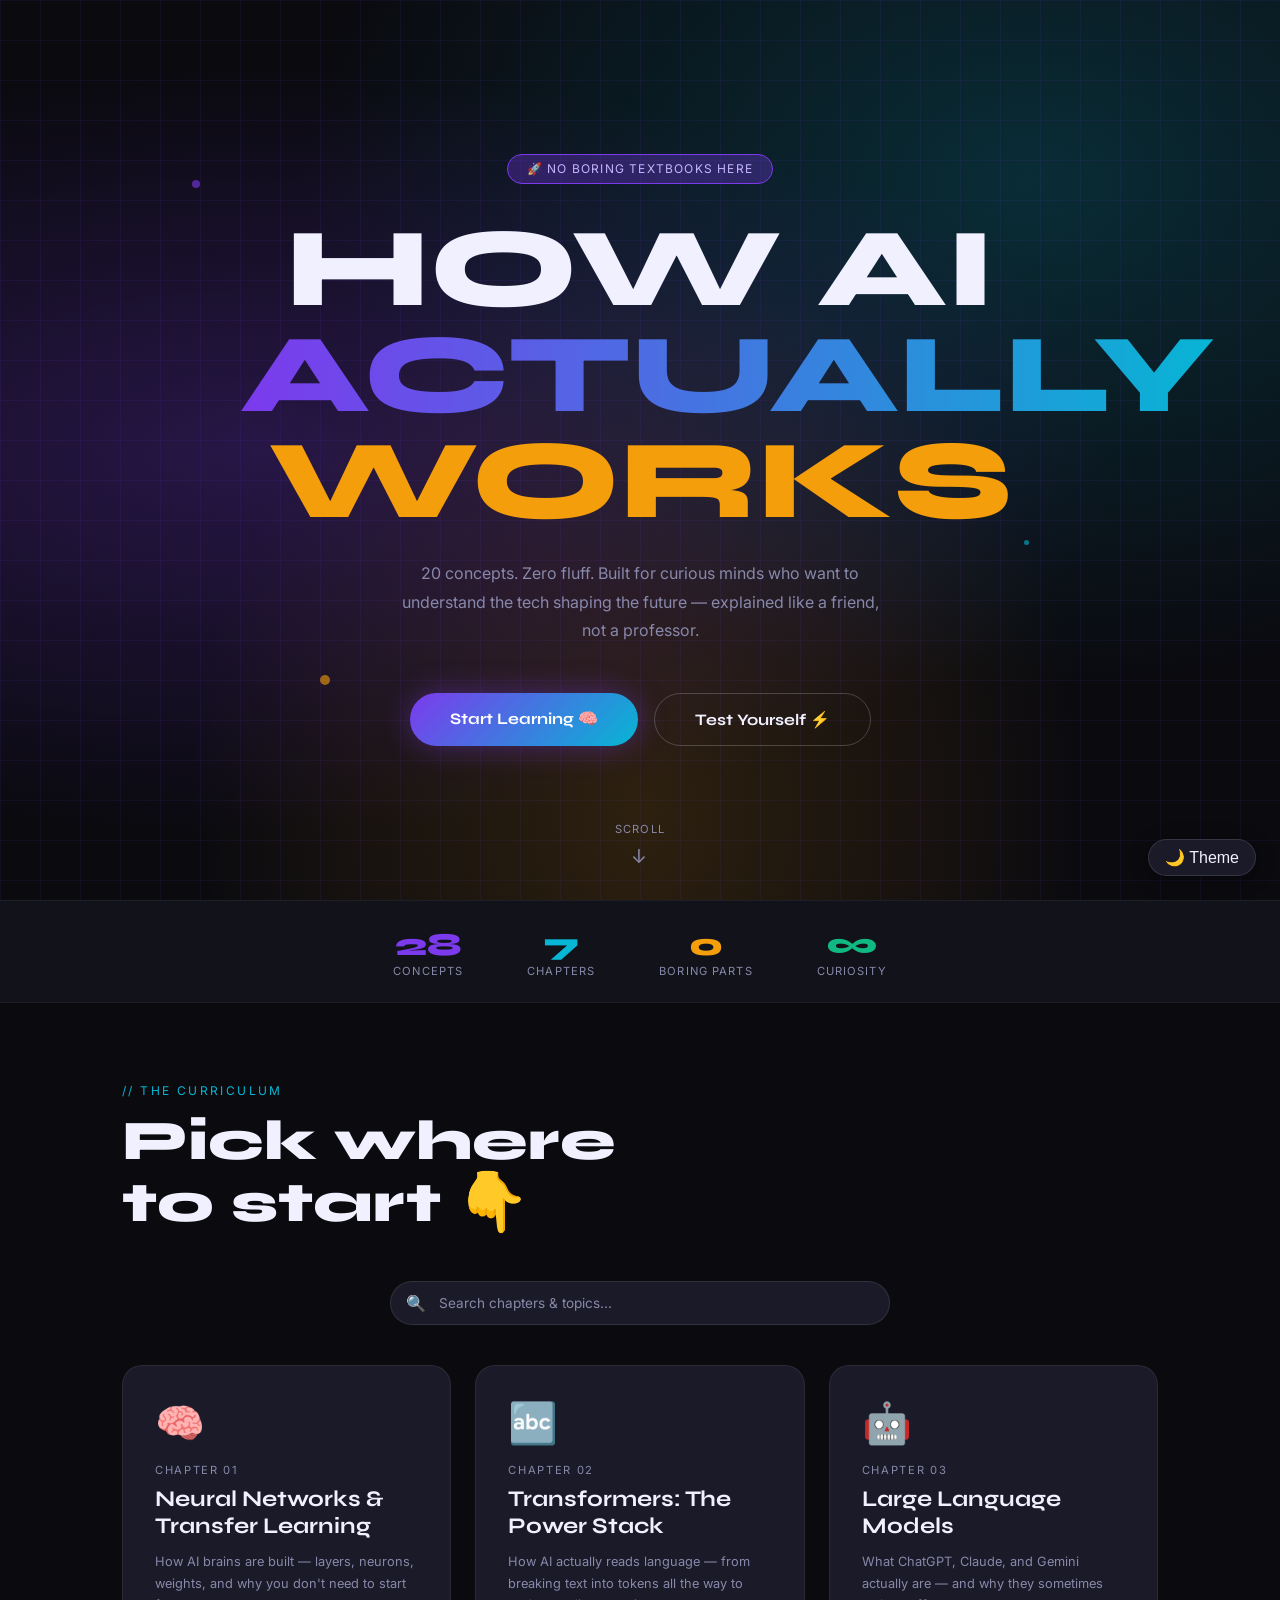
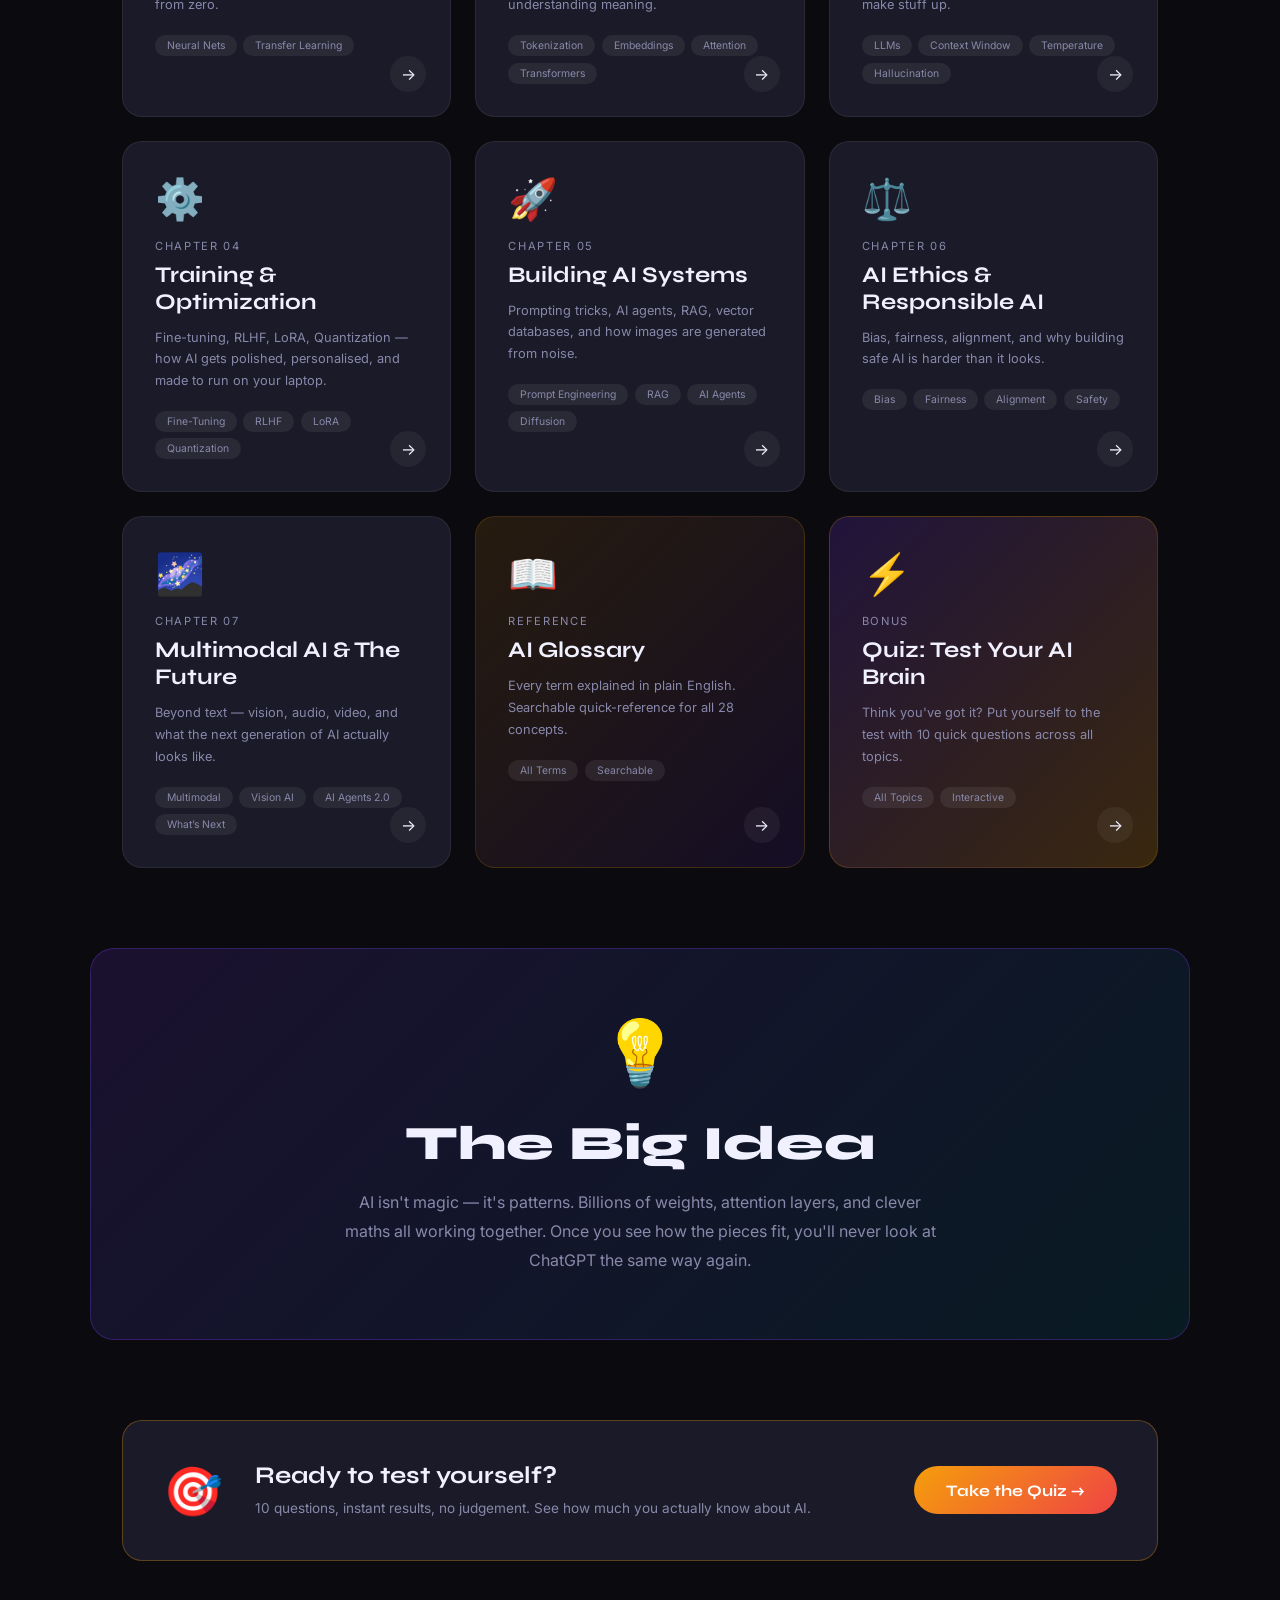
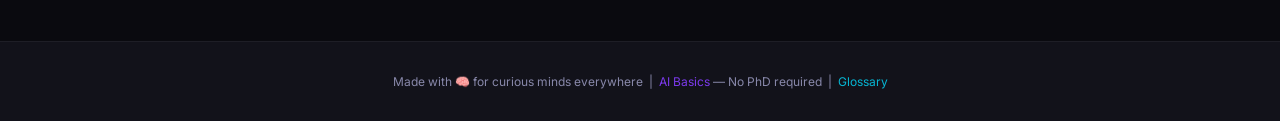
==== index.html @ ba32c365 "Initial commit: AI Basics site — 7 chapters, quiz, glossary, CI/CD" ====
<!DOCTYPE html>
<html lang="en">
<head>
  <meta charset="UTF-8">
  <meta name="viewport" content="width=device-width, initial-scale=1.0">
  <title>AI Basics 🧠 Learn How AI Actually Works</title>
  <meta name="description" content="20 AI concepts explained simply. No PhD required — understand neural networks, LLMs, transformers, and more.">
  <meta property="og:title" content="AI Basics — Learn How AI Actually Works">
  <meta property="og:description" content="20 AI concepts. Zero fluff. Built for curious minds who want to understand the tech shaping the future.">
  <meta property="og:type" content="website">
  <meta property="og:image" content="https://YOUR-CLOUDFRONT-DOMAIN/og-cover.png">
  <meta name="twitter:card" content="summary_large_image">
  <meta name="twitter:title" content="AI Basics — Learn How AI Actually Works">
  <meta name="twitter:description" content="20 AI concepts. Zero fluff. Built for curious minds.">
  <link rel="preconnect" href="https://fonts.googleapis.com">
  <link rel="preconnect" href="https://fonts.gstatic.com" crossorigin>
  <link href="https://fonts.googleapis.com/css2?family=Syne:wght@400;700;800&family=Inter:wght@400;500;600;700&family=Space+Mono:wght@400;700&display=swap" rel="stylesheet">
  <style>
    :root {
      --bg: #0a0a0f;
      --surface: #12121a;
      --card: #1a1a28;
      --accent1: #7c3aed;
      --accent2: #06b6d4;
      --accent3: #f59e0b;
      --accent4: #10b981;
      --accent5: #f43f5e;
      --text: #f0f0ff;
      --muted: #8888aa;
    }
    /* LIGHT MODE */
    body.light { --bg:#f5f5ff; --surface:#ebebf5; --card:#ffffff; --text:#0a0a20; --muted:#55557a; }
    body.light .chapter-card { box-shadow:0 4px 20px rgba(0,0,0,0.06); }
    body.light .stats-bar { background:var(--surface); }
    body.light .quiz-box { background:var(--card); }
    body.light .highlight-section { background:linear-gradient(135deg,rgba(124,58,237,0.08),rgba(6,182,212,0.06)); }
    body.light footer { background:var(--surface); }
    /* THEME TOGGLE (floating) */
    .theme-toggle-fab { position:fixed; bottom:1.5rem; right:1.5rem; z-index:999; background:var(--card); border:1px solid rgba(255,255,255,0.12); border-radius:100px; padding:0.5rem 1rem; cursor:pointer; font-size:1rem; color:var(--text); box-shadow:0 4px 20px rgba(0,0,0,0.3); transition:all 0.2s; }
    .theme-toggle-fab:hover { transform:scale(1.08); box-shadow:0 6px 30px rgba(0,0,0,0.4); }
    body.light .theme-toggle-fab { border-color:rgba(0,0,0,0.1); box-shadow:0 4px 20px rgba(0,0,0,0.1); }
    /* SEARCH */
    .search-wrap { max-width:500px; margin:0 auto 2.5rem; position:relative; }
    .search-input { width:100%; background:var(--card); border:1px solid rgba(255,255,255,0.1); border-radius:100px; padding:0.8rem 1.5rem 0.8rem 3rem; font-size:0.85rem; color:var(--text); font-family:'Inter',sans-serif; outline:none; transition:border-color 0.2s; }
    .search-input::placeholder { color:var(--muted); }
    .search-input:focus { border-color:var(--accent1); }
    .search-icon { position:absolute; left:1rem; top:50%; transform:translateY(-50%); color:var(--muted); font-size:1rem; pointer-events:none; }
    body.light .search-input { background:rgba(0,0,0,0.05); border-color:rgba(0,0,0,0.1); }
    /* COMPLETION BADGE */
    .card-done { position:absolute; top:1rem; right:1rem; background:rgba(16,185,129,0.2); border:1px solid rgba(16,185,129,0.5); color:#6ee7b7; font-size:0.62rem; padding:0.2rem 0.6rem; border-radius:100px; letter-spacing:0.05em; }
    /* HIDDEN (search filter) */
    .chapter-card[hidden] { display:none; }
    * { margin: 0; padding: 0; box-sizing: border-box; }
    body {
      background: var(--bg);
      color: var(--text);
      font-family: 'Inter', sans-serif;
      overflow-x: hidden;
    }
    /* HERO */
    .hero {
      min-height: 100vh;
      display: flex;
      flex-direction: column;
      justify-content: center;
      align-items: center;
      text-align: center;
      padding: 2rem;
      position: relative;
      overflow: hidden;
    }
    .hero-bg {
      position: absolute;
      inset: 0;
      background: radial-gradient(ellipse at 20% 50%, rgba(124,58,237,0.25) 0%, transparent 60%),
                  radial-gradient(ellipse at 80% 20%, rgba(6,182,212,0.2) 0%, transparent 50%),
                  radial-gradient(ellipse at 50% 90%, rgba(245,158,11,0.15) 0%, transparent 50%);
      z-index: 0;
    }
    /* animated grid */
    .grid-bg {
      position: absolute;
      inset: 0;
      background-image: linear-gradient(rgba(124,58,237,0.08) 1px, transparent 1px),
                        linear-gradient(90deg, rgba(124,58,237,0.08) 1px, transparent 1px);
      background-size: 40px 40px;
      animation: gridScroll 20s linear infinite;
      z-index: 0;
    }
    @keyframes gridScroll {
      0% { transform: translateY(0); }
      100% { transform: translateY(40px); }
    }
    .hero-content { position: relative; z-index: 1; max-width: 800px; }
    .badge {
      display: inline-block;
      background: rgba(124,58,237,0.3);
      border: 1px solid var(--accent1);
      color: #c4b5fd;
      padding: 0.4rem 1.2rem;
      border-radius: 100px;
      font-size: 0.75rem;
      letter-spacing: 0.1em;
      margin-bottom: 2rem;
      animation: fadeDown 0.6s ease forwards;
    }
    .hero h1 {
      font-family: 'Syne', sans-serif;
      font-size: clamp(3rem, 10vw, 7rem);
      font-weight: 800;
      line-height: 0.95;
      margin-bottom: 1.5rem;
      animation: fadeUp 0.8s ease 0.2s both;
    }
    .h1-line1 { color: var(--text); }
    .h1-line2 {
      display: inline-block;
      background: linear-gradient(90deg, var(--accent1), var(--accent2));
      -webkit-background-clip: text;
      -webkit-text-fill-color: transparent;
      background-clip: text;
      padding-right: 0.1em;
    }
    .h1-line3 { color: var(--accent3); }
    .hero-sub {
      font-size: 1rem;
      color: var(--muted);
      max-width: 500px;
      margin: 0 auto 3rem;
      line-height: 1.8;
      animation: fadeUp 0.8s ease 0.4s both;
    }
    .hero-cta {
      display: flex;
      gap: 1rem;
      justify-content: center;
      flex-wrap: wrap;
      animation: fadeUp 0.8s ease 0.6s both;
    }
    .btn-primary {
      background: linear-gradient(135deg, var(--accent1), var(--accent2));
      color: white;
      padding: 1rem 2.5rem;
      border-radius: 100px;
      text-decoration: none;
      font-family: 'Syne', sans-serif;
      font-weight: 700;
      font-size: 1rem;
      transition: transform 0.2s, box-shadow 0.2s;
      box-shadow: 0 0 30px rgba(124,58,237,0.4);
    }
    .btn-primary:hover { transform: translateY(-3px) scale(1.03); box-shadow: 0 0 50px rgba(124,58,237,0.6); }
    .btn-secondary {
      background: transparent;
      color: var(--text);
      padding: 1rem 2.5rem;
      border-radius: 100px;
      text-decoration: none;
      font-family: 'Syne', sans-serif;
      font-weight: 700;
      font-size: 1rem;
      border: 1px solid rgba(255,255,255,0.2);
      transition: border-color 0.2s, background 0.2s;
    }
    .btn-secondary:hover { border-color: var(--accent2); background: rgba(6,182,212,0.1); }
    /* floating neurons animation */
    .float-neuron {
      position: absolute;
      border-radius: 50%;
      opacity: 0.6;
      animation: floatAround 8s ease-in-out infinite;
    }
    @keyframes floatAround {
      0%, 100% { transform: translate(0,0) scale(1); }
      33% { transform: translate(20px,-30px) scale(1.1); }
      66% { transform: translate(-15px,20px) scale(0.9); }
    }

    /* SCROLL indicator */
    .scroll-hint {
      position: absolute;
      bottom: 2rem;
      left: 50%;
      transform: translateX(-50%);
      display: flex;
      flex-direction: column;
      align-items: center;
      gap: 0.5rem;
      color: var(--muted);
      font-size: 0.7rem;
      letter-spacing: 0.1em;
      z-index: 1;
    }
    .scroll-arrow { animation: bounce 1.5s infinite; font-size: 1.2rem; }
    @keyframes bounce { 0%,100% { transform: translateY(0); } 50% { transform: translateY(6px); } }

    /* STATS BAR */
    .stats-bar {
      background: var(--surface);
      border-top: 1px solid rgba(255,255,255,0.05);
      border-bottom: 1px solid rgba(255,255,255,0.05);
      padding: 1.5rem 2rem;
      display: flex;
      justify-content: center;
      gap: 4rem;
      flex-wrap: wrap;
    }
    .stat { text-align: center; }
    .stat-num { font-family: 'Syne', sans-serif; font-size: 2rem; font-weight: 800; }
    .stat-label { color: var(--muted); font-size: 0.7rem; letter-spacing: 0.1em; }

    /* CHAPTERS GRID */
    .chapters {
      max-width: 1100px;
      margin: 0 auto;
      padding: 5rem 2rem;
    }
    .section-label {
      color: var(--accent2);
      font-size: 0.75rem;
      letter-spacing: 0.2em;
      margin-bottom: 0.75rem;
    }
    .section-title {
      font-family: 'Syne', sans-serif;
      font-size: clamp(2rem, 5vw, 3.5rem);
      font-weight: 800;
      margin-bottom: 3rem;
      line-height: 1.1;
    }
    .chapters-grid {
      display: grid;
      grid-template-columns: repeat(auto-fill, minmax(300px, 1fr));
      gap: 1.5rem;
    }
    .chapter-card {
      background: var(--card);
      border: 1px solid rgba(255,255,255,0.07);
      border-radius: 20px;
      padding: 2rem;
      text-decoration: none;
      color: var(--text);
      transition: transform 0.25s, border-color 0.25s, box-shadow 0.25s;
      position: relative;
      overflow: hidden;
    }
    .chapter-card::before {
      content: '';
      position: absolute;
      top: 0; left: 0; right: 0;
      height: 3px;
      background: var(--card-accent);
      opacity: 0;
      transition: opacity 0.25s;
    }
    .chapter-card:hover { transform: translateY(-6px); border-color: rgba(255,255,255,0.15); box-shadow: 0 20px 50px rgba(0,0,0,0.5); }
    .chapter-card:hover::before { opacity: 1; }
    .card-icon { font-size: 2.5rem; margin-bottom: 1rem; display: block; }
    .card-num { font-size: 0.7rem; color: var(--muted); letter-spacing: 0.15em; margin-bottom: 0.5rem; }
    .card-title { font-family: 'Syne', sans-serif; font-size: 1.4rem; font-weight: 700; margin-bottom: 0.75rem; }
    .card-desc { font-size: 0.8rem; color: var(--muted); line-height: 1.7; }
    .card-topics {
      display: flex;
      flex-wrap: wrap;
      gap: 0.4rem;
      margin-top: 1.2rem;
    }
    .topic-pill {
      background: rgba(255,255,255,0.07);
      padding: 0.25rem 0.75rem;
      border-radius: 100px;
      font-size: 0.65rem;
      color: var(--muted);
    }
    .card-arrow {
      position: absolute;
      bottom: 1.5rem;
      right: 1.5rem;
      width: 36px; height: 36px;
      border-radius: 50%;
      background: rgba(255,255,255,0.05);
      display: flex; align-items: center; justify-content: center;
      font-size: 1rem;
      transition: background 0.2s, transform 0.2s;
    }
    .chapter-card:hover .card-arrow { background: var(--card-accent); transform: translateX(3px); }

    /* BIG CONCEPT HIGHLIGHT */
    .highlight-section {
      background: linear-gradient(135deg, rgba(124,58,237,0.15), rgba(6,182,212,0.1));
      border: 1px solid rgba(124,58,237,0.3);
      border-radius: 24px;
      padding: 4rem;
      margin: 0 2rem 5rem;
      max-width: 1100px;
      margin-left: auto;
      margin-right: auto;
      text-align: center;
    }
    .highlight-emoji { font-size: 4rem; margin-bottom: 1.5rem; display: block; }
    .highlight-section h2 {
      font-family: 'Syne', sans-serif;
      font-size: clamp(1.8rem, 4vw, 3rem);
      font-weight: 800;
      margin-bottom: 1rem;
    }
    .highlight-section p { color: var(--muted); max-width: 600px; margin: 0 auto; line-height: 1.8; }

    /* QUIZ TEASER */
    .quiz-teaser {
      max-width: 1100px;
      margin: 0 auto 5rem;
      padding: 0 2rem;
    }
    .quiz-box {
      background: var(--card);
      border: 1px solid rgba(245,158,11,0.3);
      border-radius: 20px;
      padding: 2.5rem;
      display: flex;
      align-items: center;
      gap: 2rem;
      flex-wrap: wrap;
    }
    .quiz-icon { font-size: 3rem; flex-shrink: 0; }
    .quiz-text h3 { font-family: 'Syne', sans-serif; font-size: 1.5rem; font-weight: 700; margin-bottom: 0.5rem; }
    .quiz-text p { color: var(--muted); font-size: 0.85rem; line-height: 1.6; }
    .quiz-btn {
      margin-left: auto;
      background: linear-gradient(135deg, var(--accent3), #ef4444);
      color: white;
      padding: 0.9rem 2rem;
      border-radius: 100px;
      text-decoration: none;
      font-family: 'Syne', sans-serif;
      font-weight: 700;
      transition: transform 0.2s;
      white-space: nowrap;
    }
    .quiz-btn:hover { transform: scale(1.05); }

    /* FOOTER */
    footer {
      background: var(--surface);
      border-top: 1px solid rgba(255,255,255,0.05);
      padding: 2rem;
      text-align: center;
      color: var(--muted);
      font-size: 0.75rem;
    }
    footer span { color: var(--accent1); }

    @keyframes fadeUp { from { opacity:0; transform: translateY(30px); } to { opacity:1; transform: translateY(0); } }
    @keyframes fadeDown { from { opacity:0; transform: translateY(-20px); } to { opacity:1; transform: translateY(0); } }
  </style>
</head>
<body>

<section class="hero">
  <div class="hero-bg"></div>
  <div class="grid-bg"></div>

  <!-- floating dots -->
  <div class="float-neuron" style="width:8px;height:8px;background:#7c3aed;top:20%;left:15%;animation-delay:0s;animation-duration:7s;"></div>
  <div class="float-neuron" style="width:5px;height:5px;background:#06b6d4;top:60%;left:80%;animation-delay:2s;animation-duration:9s;"></div>
  <div class="float-neuron" style="width:10px;height:10px;background:#f59e0b;top:75%;left:25%;animation-delay:4s;animation-duration:6s;"></div>
  <div class="float-neuron" style="width:6px;height:6px;background:#10b981;top:30%;left:70%;animation-delay:1s;animation-duration:11s;"></div>
  <div class="float-neuron" style="width:4px;height:4px;background:#f43f5e;top:50%;left:50%;animation-delay:3s;animation-duration:8s;"></div>

  <div class="hero-content">
    <div class="badge">🚀 NO BORING TEXTBOOKS HERE</div>
    <h1>
      <div class="h1-line1">HOW AI</div>
      <div class="h1-line2">ACTUALLY</div>
      <div class="h1-line3">WORKS</div>
    </h1>
    <p class="hero-sub">20 concepts. Zero fluff. Built for curious minds who want to understand the tech shaping the future — explained like a friend, not a professor.</p>
    <div class="hero-cta">
      <a href="#chapters" class="btn-primary">Start Learning 🧠</a>
      <a href="quiz.html" class="btn-secondary">Test Yourself ⚡</a>
    </div>
  </div>
  <div class="scroll-hint">
    <span>SCROLL</span>
    <span class="scroll-arrow">↓</span>
  </div>
</section>

<div class="stats-bar">
  <div class="stat"><div class="stat-num" style="color:#7c3aed">28</div><div class="stat-label">CONCEPTS</div></div>
  <div class="stat"><div class="stat-num" style="color:#06b6d4">7</div><div class="stat-label">CHAPTERS</div></div>
  <div class="stat"><div class="stat-num" style="color:#f59e0b">0</div><div class="stat-label">BORING PARTS</div></div>
  <div class="stat"><div class="stat-num" style="color:#10b981">∞</div><div class="stat-label">CURIOSITY</div></div>
</div>

<section class="chapters" id="chapters">
  <div class="section-label">// THE CURRICULUM</div>
  <h2 class="section-title">Pick where<br>to start 👇</h2>

  <div class="search-wrap">
    <span class="search-icon">🔍</span>
    <input class="search-input" id="searchInput" type="search" placeholder="Search chapters & topics..." oninput="filterChapters(this.value)" autocomplete="off">
  </div>

  <div class="chapters-grid">
    <a href="chapter1.html" class="chapter-card" style="--card-accent: linear-gradient(90deg, #7c3aed, #a78bfa);" data-search="chapter 1 neural networks transfer learning layers neurons weights">
      <span class="card-icon">🧠</span>
      <div class="card-num">CHAPTER 01</div>
      <div class="card-title">Neural Networks & Transfer Learning</div>
      <div class="card-desc">How AI brains are built — layers, neurons, weights, and why you don't need to start from zero.</div>
      <div class="card-topics">
        <span class="topic-pill">Neural Nets</span>
        <span class="topic-pill">Transfer Learning</span>
      </div>
      <div class="card-arrow">→</div>
    </a>

    <a href="chapter2.html" class="chapter-card" style="--card-accent: linear-gradient(90deg, #06b6d4, #67e8f9);" data-search="chapter 2 transformers tokenization embeddings attention self-attention">
      <span class="card-icon">🔤</span>
      <div class="card-num">CHAPTER 02</div>
      <div class="card-title">Transformers: The Power Stack</div>
      <div class="card-desc">How AI actually reads language — from breaking text into tokens all the way to understanding meaning.</div>
      <div class="card-topics">
        <span class="topic-pill">Tokenization</span>
        <span class="topic-pill">Embeddings</span>
        <span class="topic-pill">Attention</span>
        <span class="topic-pill">Transformers</span>
      </div>
      <div class="card-arrow">→</div>
    </a>

    <a href="chapter3.html" class="chapter-card" style="--card-accent: linear-gradient(90deg, #f59e0b, #fde68a);" data-search="chapter 3 large language models llms gpt chatgpt context window temperature hallucination">
      <span class="card-icon">🤖</span>
      <div class="card-num">CHAPTER 03</div>
      <div class="card-title">Large Language Models</div>
      <div class="card-desc">What ChatGPT, Claude, and Gemini actually are — and why they sometimes make stuff up.</div>
      <div class="card-topics">
        <span class="topic-pill">LLMs</span>
        <span class="topic-pill">Context Window</span>
        <span class="topic-pill">Temperature</span>
        <span class="topic-pill">Hallucination</span>
      </div>
      <div class="card-arrow">→</div>
    </a>

    <a href="chapter4.html" class="chapter-card" style="--card-accent: linear-gradient(90deg, #10b981, #6ee7b7);" data-search="chapter 4 training optimization fine-tuning rlhf lora quantization">
      <span class="card-icon">⚙️</span>
      <div class="card-num">CHAPTER 04</div>
      <div class="card-title">Training & Optimization</div>
      <div class="card-desc">Fine-tuning, RLHF, LoRA, Quantization — how AI gets polished, personalised, and made to run on your laptop.</div>
      <div class="card-topics">
        <span class="topic-pill">Fine-Tuning</span>
        <span class="topic-pill">RLHF</span>
        <span class="topic-pill">LoRA</span>
        <span class="topic-pill">Quantization</span>
      </div>
      <div class="card-arrow">→</div>
    </a>

    <a href="chapter5.html" class="chapter-card" style="--card-accent: linear-gradient(90deg, #f43f5e, #fda4af);" data-search="chapter 5 building ai systems prompting prompt engineering rag retrieval agents diffusion images">
      <span class="card-icon">🚀</span>
      <div class="card-num">CHAPTER 05</div>
      <div class="card-title">Building AI Systems</div>
      <div class="card-desc">Prompting tricks, AI agents, RAG, vector databases, and how images are generated from noise.</div>
      <div class="card-topics">
        <span class="topic-pill">Prompt Engineering</span>
        <span class="topic-pill">RAG</span>
        <span class="topic-pill">AI Agents</span>
        <span class="topic-pill">Diffusion</span>
      </div>
      <div class="card-arrow">→</div>
    </a>

    <a href="chapter6.html" class="chapter-card" style="--card-accent: linear-gradient(90deg, #ec4899, #f43f5e);" data-search="chapter 6 ai ethics bias fairness safety alignment hallucination responsible ai">
      <span class="card-icon">⚖️</span>
      <div class="card-num">CHAPTER 06</div>
      <div class="card-title">AI Ethics & Responsible AI</div>
      <div class="card-desc">Bias, fairness, alignment, and why building safe AI is harder than it looks.</div>
      <div class="card-topics">
        <span class="topic-pill">Bias</span>
        <span class="topic-pill">Fairness</span>
        <span class="topic-pill">Alignment</span>
        <span class="topic-pill">Safety</span>
      </div>
      <div class="card-arrow">→</div>
    </a>

    <a href="chapter7.html" class="chapter-card" style="--card-accent: linear-gradient(90deg, #8b5cf6, #06b6d4);" data-search="chapter 7 multimodal future ai vision audio video gpt-4v gemini agents tools">
      <span class="card-icon">🌌</span>
      <div class="card-num">CHAPTER 07</div>
      <div class="card-title">Multimodal AI & The Future</div>
      <div class="card-desc">Beyond text — vision, audio, video, and what the next generation of AI actually looks like.</div>
      <div class="card-topics">
        <span class="topic-pill">Multimodal</span>
        <span class="topic-pill">Vision AI</span>
        <span class="topic-pill">AI Agents 2.0</span>
        <span class="topic-pill">What’s Next</span>
      </div>
      <div class="card-arrow">→</div>
    </a>

    <a href="glossary.html" class="chapter-card" style="--card-accent: linear-gradient(90deg, #f59e0b, #fde68a); background: linear-gradient(135deg, rgba(245,158,11,0.12), rgba(124,58,237,0.1)); border-color: rgba(245,158,11,0.15);" data-search="glossary terms definitions ai vocabulary">
      <span class="card-icon">📖</span>
      <div class="card-num">REFERENCE</div>
      <div class="card-title">AI Glossary</div>
      <div class="card-desc">Every term explained in plain English. Searchable quick-reference for all 28 concepts.</div>
      <div class="card-topics">
        <span class="topic-pill">All Terms</span>
        <span class="topic-pill">Searchable</span>
      </div>
      <div class="card-arrow">→</div>
    </a>

    <a href="quiz.html" class="chapter-card" style="--card-accent: linear-gradient(90deg, #f59e0b, #7c3aed); background: linear-gradient(135deg, rgba(124,58,237,0.2), rgba(245,158,11,0.2)); border-color: rgba(245,158,11,0.2);" data-search="quiz test questions all topics">
      <span class="card-icon">⚡</span>
      <div class="card-num">BONUS</div>
      <div class="card-title">Quiz: Test Your AI Brain</div>
      <div class="card-desc">Think you've got it? Put yourself to the test with 10 quick questions across all topics.</div>
      <div class="card-topics">
        <span class="topic-pill">All Topics</span>
        <span class="topic-pill">Interactive</span>
      </div>
      <div class="card-arrow">→</div>
    </a>
  </div>
</section>

<div class="highlight-section">
  <span class="highlight-emoji">💡</span>
  <h2>The Big Idea</h2>
  <p>AI isn't magic — it's patterns. Billions of weights, attention layers, and clever maths all working together. Once you see how the pieces fit, you'll never look at ChatGPT the same way again.</p>
</div>

<div class="quiz-teaser">
  <div class="quiz-box">
    <div class="quiz-icon">🎯</div>
    <div class="quiz-text">
      <h3>Ready to test yourself?</h3>
      <p>10 questions, instant results, no judgement. See how much you actually know about AI.</p>
    </div>
    <a href="quiz.html" class="quiz-btn">Take the Quiz →</a>
  </div>
</div>

<footer>
  <p>Made with 🧠 for curious minds everywhere &nbsp;|  <span>AI Basics</span> — No PhD required &nbsp;|  <a href="glossary.html" style="color:var(--accent2);text-decoration:none;">Glossary</a></p>
</footer>

<button class="theme-toggle-fab" id="themeBtn" onclick="toggleTheme()">🌙 Theme</button>

<script>
  // Theme toggle
  function toggleTheme() {
    const light = document.body.classList.toggle('light');
    localStorage.setItem('aibasics_theme', light ? 'light' : 'dark');
    document.getElementById('themeBtn').textContent = light ? '☀️ Theme' : '🌙 Theme';
  }
  if (localStorage.getItem('aibasics_theme') === 'light') {
    document.body.classList.add('light');
    const _b = document.getElementById('themeBtn'); if (_b) _b.textContent = '☀️ Theme';
  }

  // Chapter completion badges
  (function() {
    const map = { 'chapter1.html':1,'chapter2.html':2,'chapter3.html':3,'chapter4.html':4,'chapter5.html':5,'chapter6.html':6,'chapter7.html':7 };
    document.querySelectorAll('.chapter-card').forEach(card => {
      const href = card.getAttribute('href');
      const n = map[href];
      if (n && localStorage.getItem('aibasics_ch' + n + '_complete') === '1') {
        const badge = document.createElement('span');
        badge.className = 'card-done';
        badge.textContent = '✓ Done';
        card.appendChild(badge);
      }
    });
  })();

  // Search filter
  function filterChapters(q) {
    const term = q.toLowerCase().trim();
    document.querySelectorAll('.chapter-card').forEach(card => {
      if (!term) { card.removeAttribute('hidden'); return; }
      const searchData = (card.dataset.search || '') + ' ' + (card.textContent || '');
      card.toggleAttribute('hidden', !searchData.toLowerCase().includes(term));
    });
  }

  // smooth scroll
  document.querySelectorAll('a[href="#chapters"]').forEach(a => {
    a.addEventListener('click', e => {
      e.preventDefault();
      document.getElementById('chapters').scrollIntoView({ behavior: 'smooth' });
    });
  });

  // count-up animation for stats
  const nums = document.querySelectorAll('.stat-num');
  const targets = [28, 7, 0];
  const observer = new IntersectionObserver(entries => {
    entries.forEach(entry => {
      if (entry.isIntersecting) {
        nums.forEach((el, i) => {
          if (targets[i] === undefined) return;
          let count = 0;
          const interval = setInterval(() => {
            count++;
            if (count >= targets[i]) { el.textContent = targets[i]; clearInterval(interval); }
            else el.textContent = count;
          }, 40);
        });
        observer.disconnect();
      }
    });
  });
  observer.observe(document.querySelector('.stats-bar'));
</script>
</body>
</html>
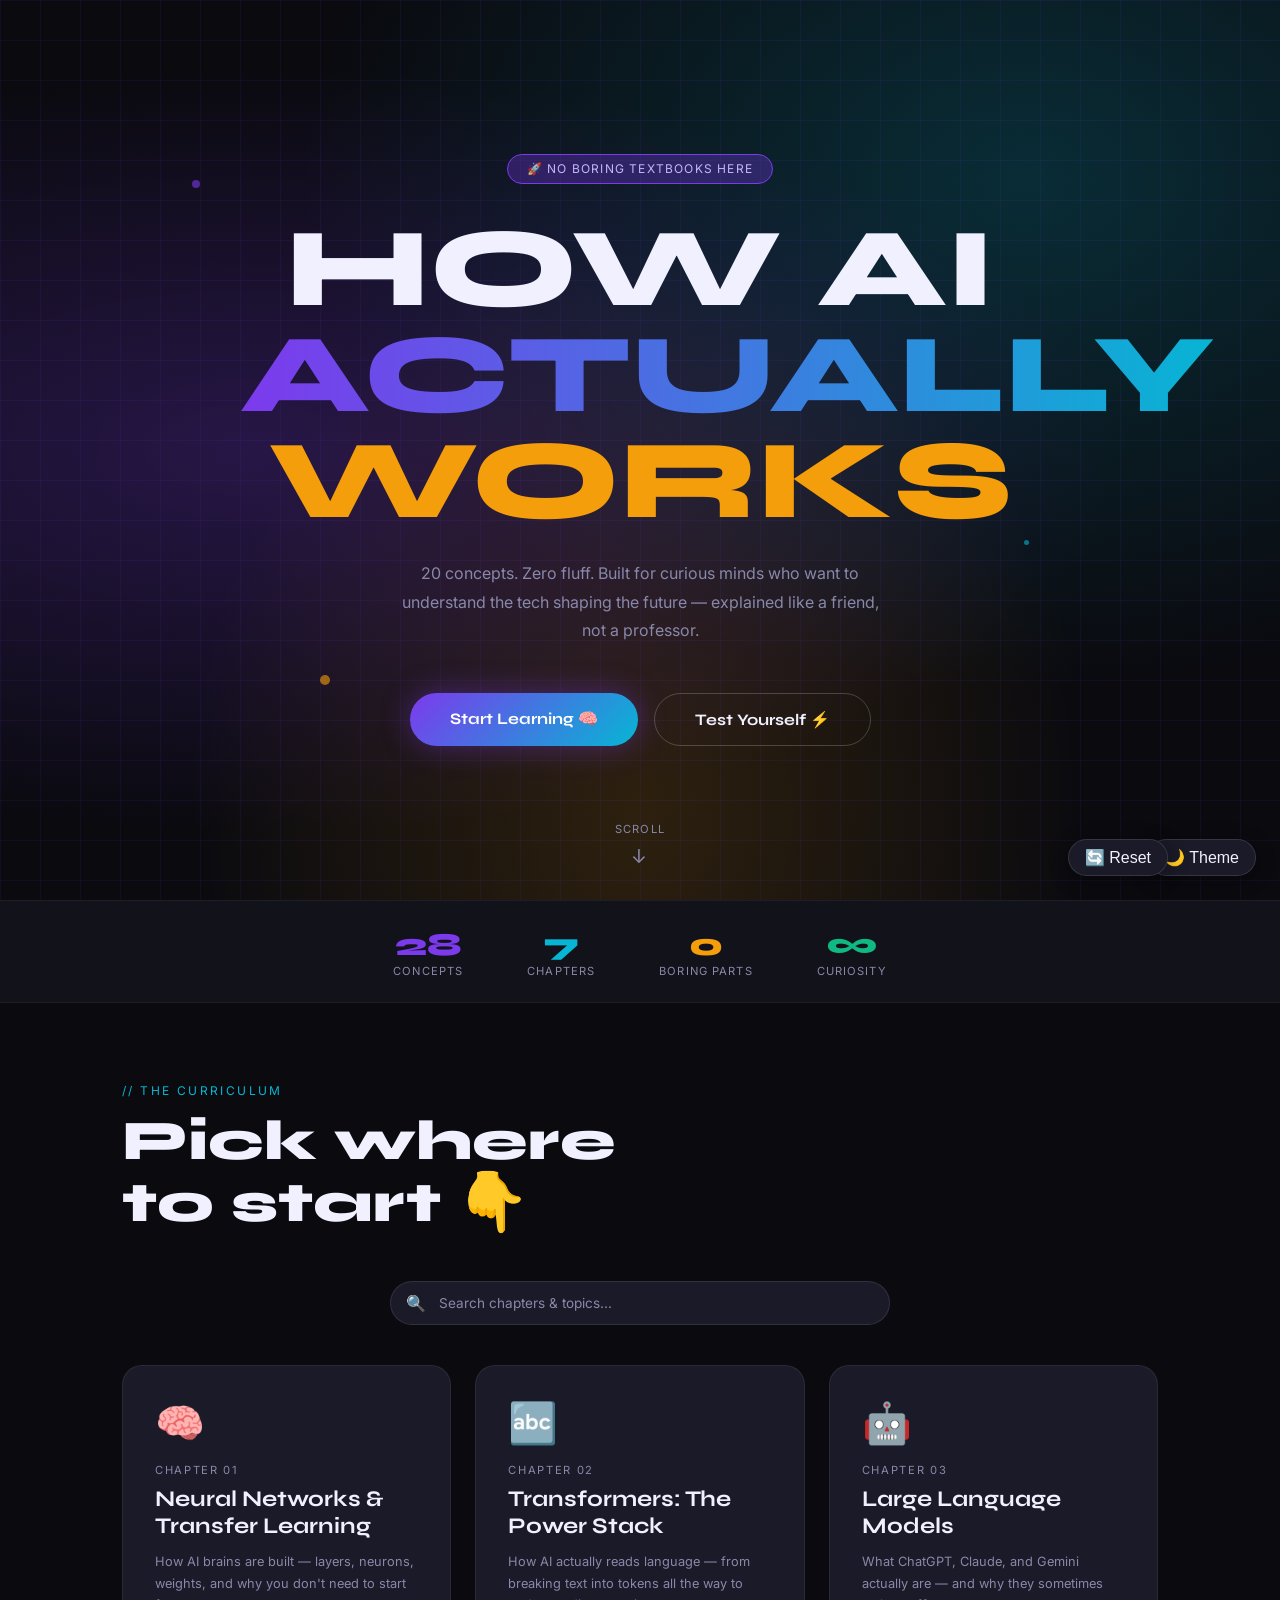
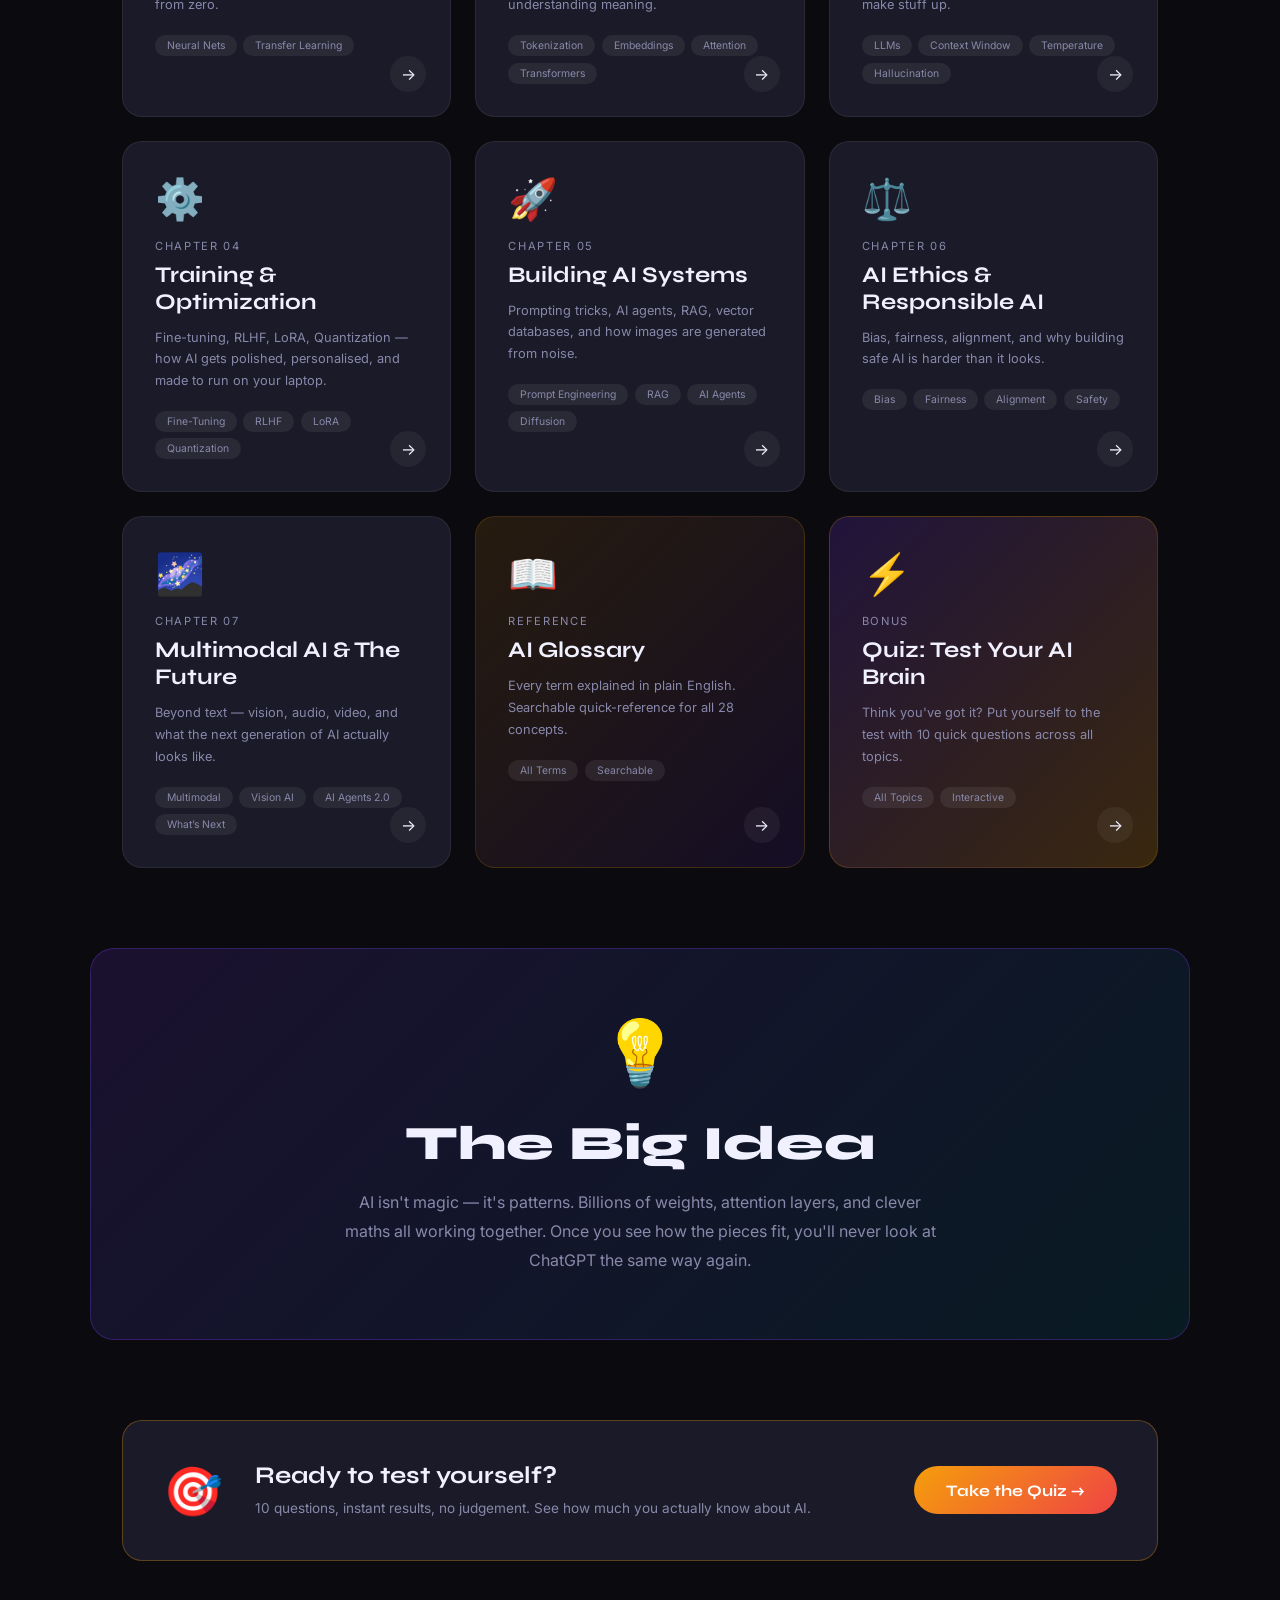
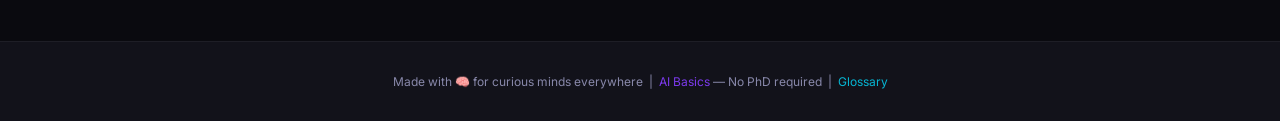
==== commit f48dfc6f: "Fix light theme colors, add reset progress button, and quiz completion tracking" ====
--- a/index.html
+++ b/index.html
@@ -39,6 +39,10 @@
     .theme-toggle-fab { position:fixed; bottom:1.5rem; right:1.5rem; z-index:999; background:var(--card); border:1px solid rgba(255,255,255,0.12); border-radius:100px; padding:0.5rem 1rem; cursor:pointer; font-size:1rem; color:var(--text); box-shadow:0 4px 20px rgba(0,0,0,0.3); transition:all 0.2s; }
     .theme-toggle-fab:hover { transform:scale(1.08); box-shadow:0 6px 30px rgba(0,0,0,0.4); }
     body.light .theme-toggle-fab { border-color:rgba(0,0,0,0.1); box-shadow:0 4px 20px rgba(0,0,0,0.1); }
+    /* RESET PROGRESS */
+    .reset-fab { position:fixed; bottom:1.5rem; right:7rem; z-index:999; background:var(--card); border:1px solid rgba(255,255,255,0.12); border-radius:100px; padding:0.5rem 1rem; cursor:pointer; font-size:1rem; color:var(--text); box-shadow:0 4px 20px rgba(0,0,0,0.3); transition:all 0.2s; }
+    .reset-fab:hover { transform:scale(1.08); box-shadow:0 6px 30px rgba(0,0,0,0.4); }
+    body.light .reset-fab { border-color:rgba(0,0,0,0.1); box-shadow:0 4px 20px rgba(0,0,0,0.1); }
     /* SEARCH */
     .search-wrap { max-width:500px; margin:0 auto 2.5rem; position:relative; }
     .search-input { width:100%; background:var(--card); border:1px solid rgba(255,255,255,0.1); border-radius:100px; padding:0.8rem 1.5rem 0.8rem 3rem; font-size:0.85rem; color:var(--text); font-family:'Inter',sans-serif; outline:none; transition:border-color 0.2s; }
@@ -547,6 +551,7 @@
 </footer>
 
 <button class="theme-toggle-fab" id="themeBtn" onclick="toggleTheme()">🌙 Theme</button>
+<button class="reset-fab" onclick="resetProgress()">🔄 Reset</button>
 
 <script>
   // Theme toggle
@@ -560,6 +565,17 @@
     const _b = document.getElementById('themeBtn'); if (_b) _b.textContent = '☀️ Theme';
   }
 
+  // Reset progress
+  function resetProgress() {
+    if (confirm('Reset all progress? This will clear completion badges for all chapters and quiz.')) {
+      for (let i = 1; i <= 7; i++) {
+        localStorage.removeItem('aibasics_ch' + i + '_complete');
+      }
+      localStorage.removeItem('aibasics_quiz_complete');
+      location.reload();
+    }
+  }
+
   // Chapter completion badges
   (function() {
     const map = { 'chapter1.html':1,'chapter2.html':2,'chapter3.html':3,'chapter4.html':4,'chapter5.html':5,'chapter6.html':6,'chapter7.html':7 };
@@ -567,6 +583,13 @@
       const href = card.getAttribute('href');
       const n = map[href];
       if (n && localStorage.getItem('aibasics_ch' + n + '_complete') === '1') {
+        const badge = document.createElement('span');
+        badge.className = 'card-done';
+        badge.textContent = '✓ Done';
+        card.appendChild(badge);
+      }
+      // Quiz completion
+      if (href === 'quiz.html' && localStorage.getItem('aibasics_quiz_complete') === '1') {
         const badge = document.createElement('span');
         badge.className = 'card-done';
         badge.textContent = '✓ Done';
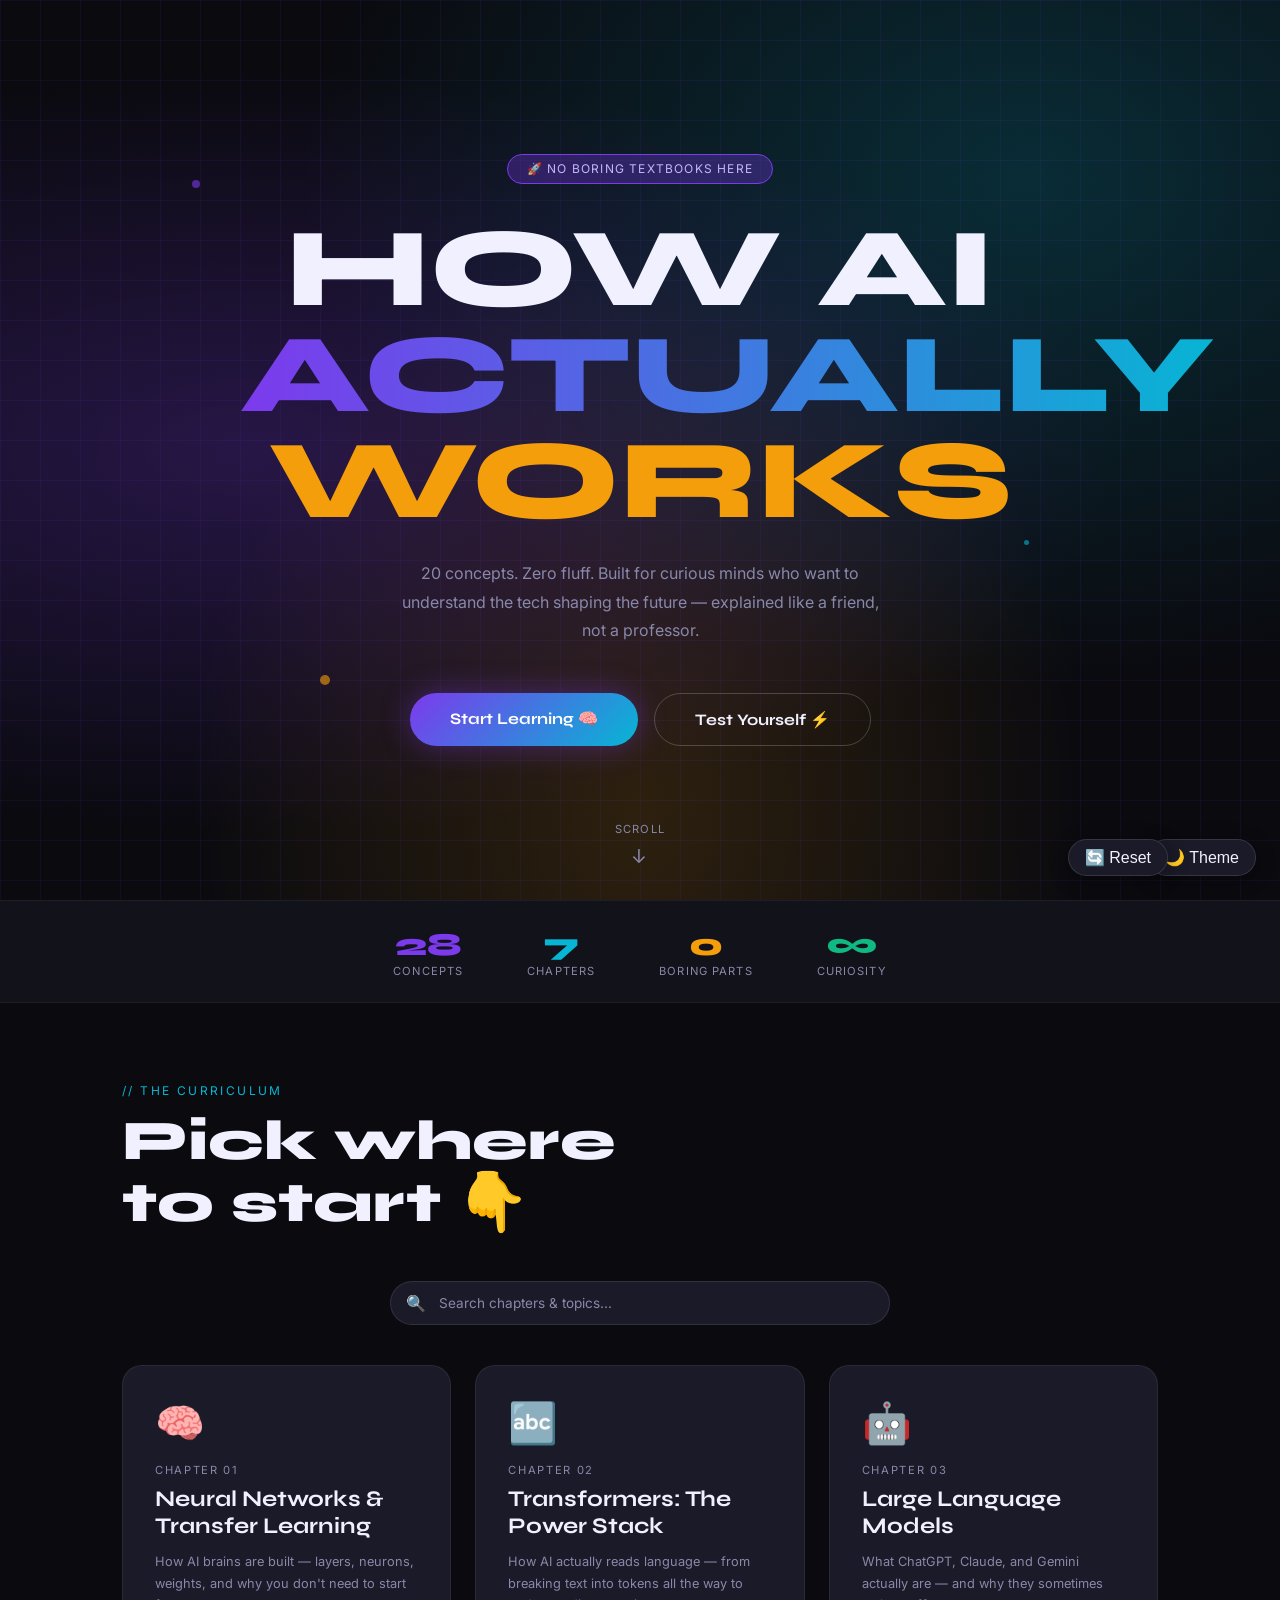
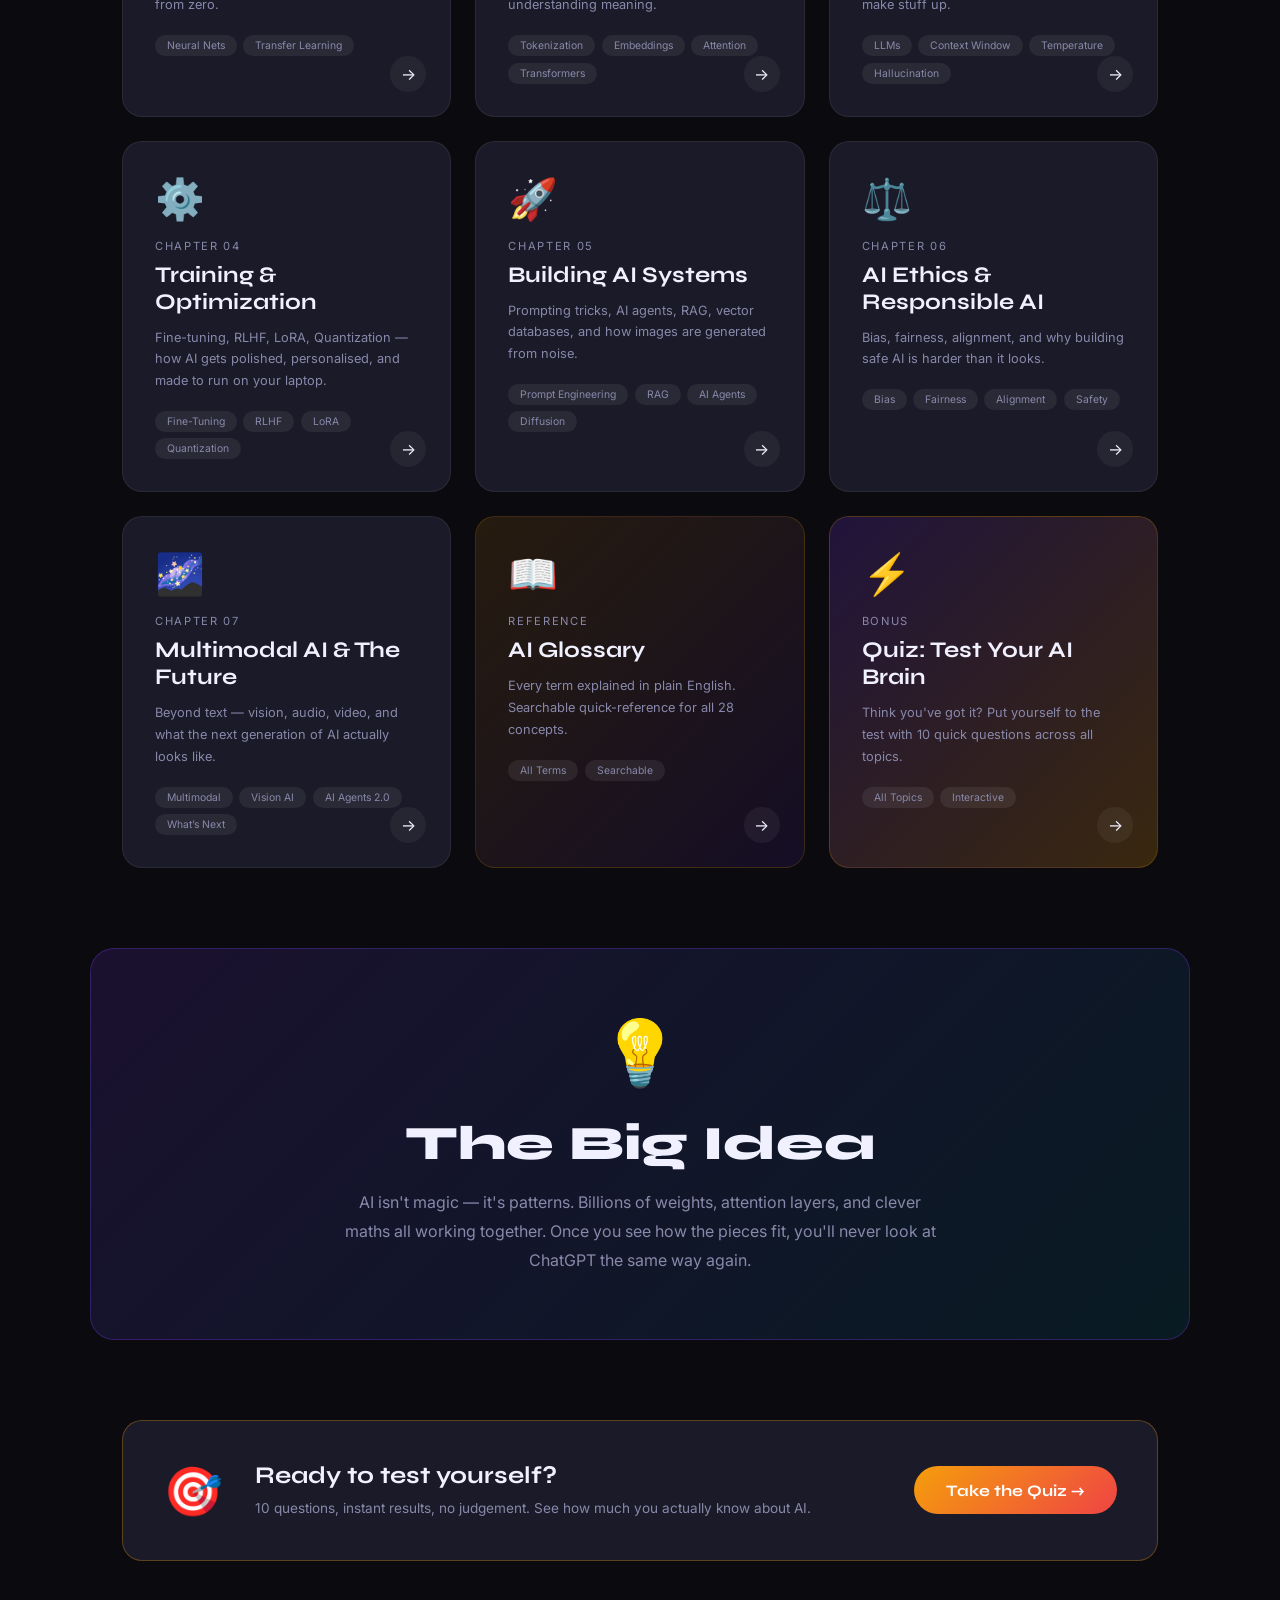
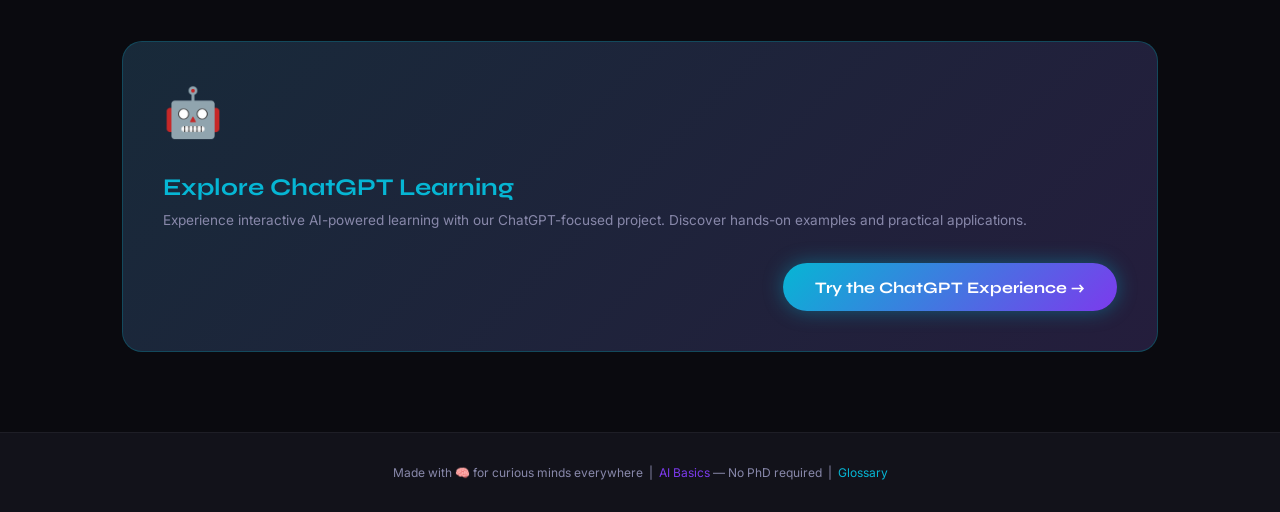
==== commit 605a7c7d: "Add ChatGPT learning project promotion section" ====
--- a/index.html
+++ b/index.html
@@ -343,6 +343,52 @@
     }
     .quiz-btn:hover { transform: scale(1.05); }
 
+    /* CHATGPT TEASER */
+    .chatgpt-teaser {
+      max-width: 1100px;
+      margin: 0 auto 5rem;
+      padding: 0 2rem;
+    }
+    .chatgpt-box {
+      background: var(--card);
+      border: 1px solid rgba(6,182,212,0.3);
+      border-radius: 20px;
+      padding: 2.5rem;
+      display: flex;
+      align-items: center;
+      gap: 2rem;
+      flex-wrap: wrap;
+      position: relative;
+      overflow: hidden;
+    }
+    .chatgpt-box::before {
+      content: '';
+      position: absolute;
+      top: 0; left: 0; right: 0; bottom: 0;
+      background: linear-gradient(135deg, rgba(6,182,212,0.1), rgba(124,58,237,0.1));
+      z-index: 0;
+    }
+    .chatgpt-icon { font-size: 3rem; flex-shrink: 0; position: relative; z-index: 1; }
+    .chatgpt-text { position: relative; z-index: 1; }
+    .chatgpt-text h3 { font-family: 'Syne', sans-serif; font-size: 1.5rem; font-weight: 700; margin-bottom: 0.5rem; color: var(--accent2); }
+    .chatgpt-text p { color: var(--muted); font-size: 0.85rem; line-height: 1.6; }
+    .chatgpt-btn {
+      margin-left: auto;
+      background: linear-gradient(135deg, var(--accent2), var(--accent1));
+      color: white;
+      padding: 0.9rem 2rem;
+      border-radius: 100px;
+      text-decoration: none;
+      font-family: 'Syne', sans-serif;
+      font-weight: 700;
+      transition: transform 0.2s, box-shadow 0.2s;
+      white-space: nowrap;
+      position: relative;
+      z-index: 1;
+      box-shadow: 0 0 20px rgba(6,182,212,0.4);
+    }
+    .chatgpt-btn:hover { transform: scale(1.05); box-shadow: 0 0 30px rgba(6,182,212,0.6); }
+
     /* FOOTER */
     footer {
       background: var(--surface);
@@ -543,6 +589,17 @@
       <p>10 questions, instant results, no judgement. See how much you actually know about AI.</p>
     </div>
     <a href="quiz.html" class="quiz-btn">Take the Quiz →</a>
+  </div>
+</div>
+
+<div class="chatgpt-teaser">
+  <div class="chatgpt-box">
+    <div class="chatgpt-icon">🤖</div>
+    <div class="chatgpt-text">
+      <h3>Explore ChatGPT Learning</h3>
+      <p>Experience interactive AI-powered learning with our ChatGPT-focused project. Discover hands-on examples and practical applications.</p>
+    </div>
+    <a href="/aadu-ai-learning/" class="chatgpt-btn">Try the ChatGPT Experience →</a>
   </div>
 </div>
 
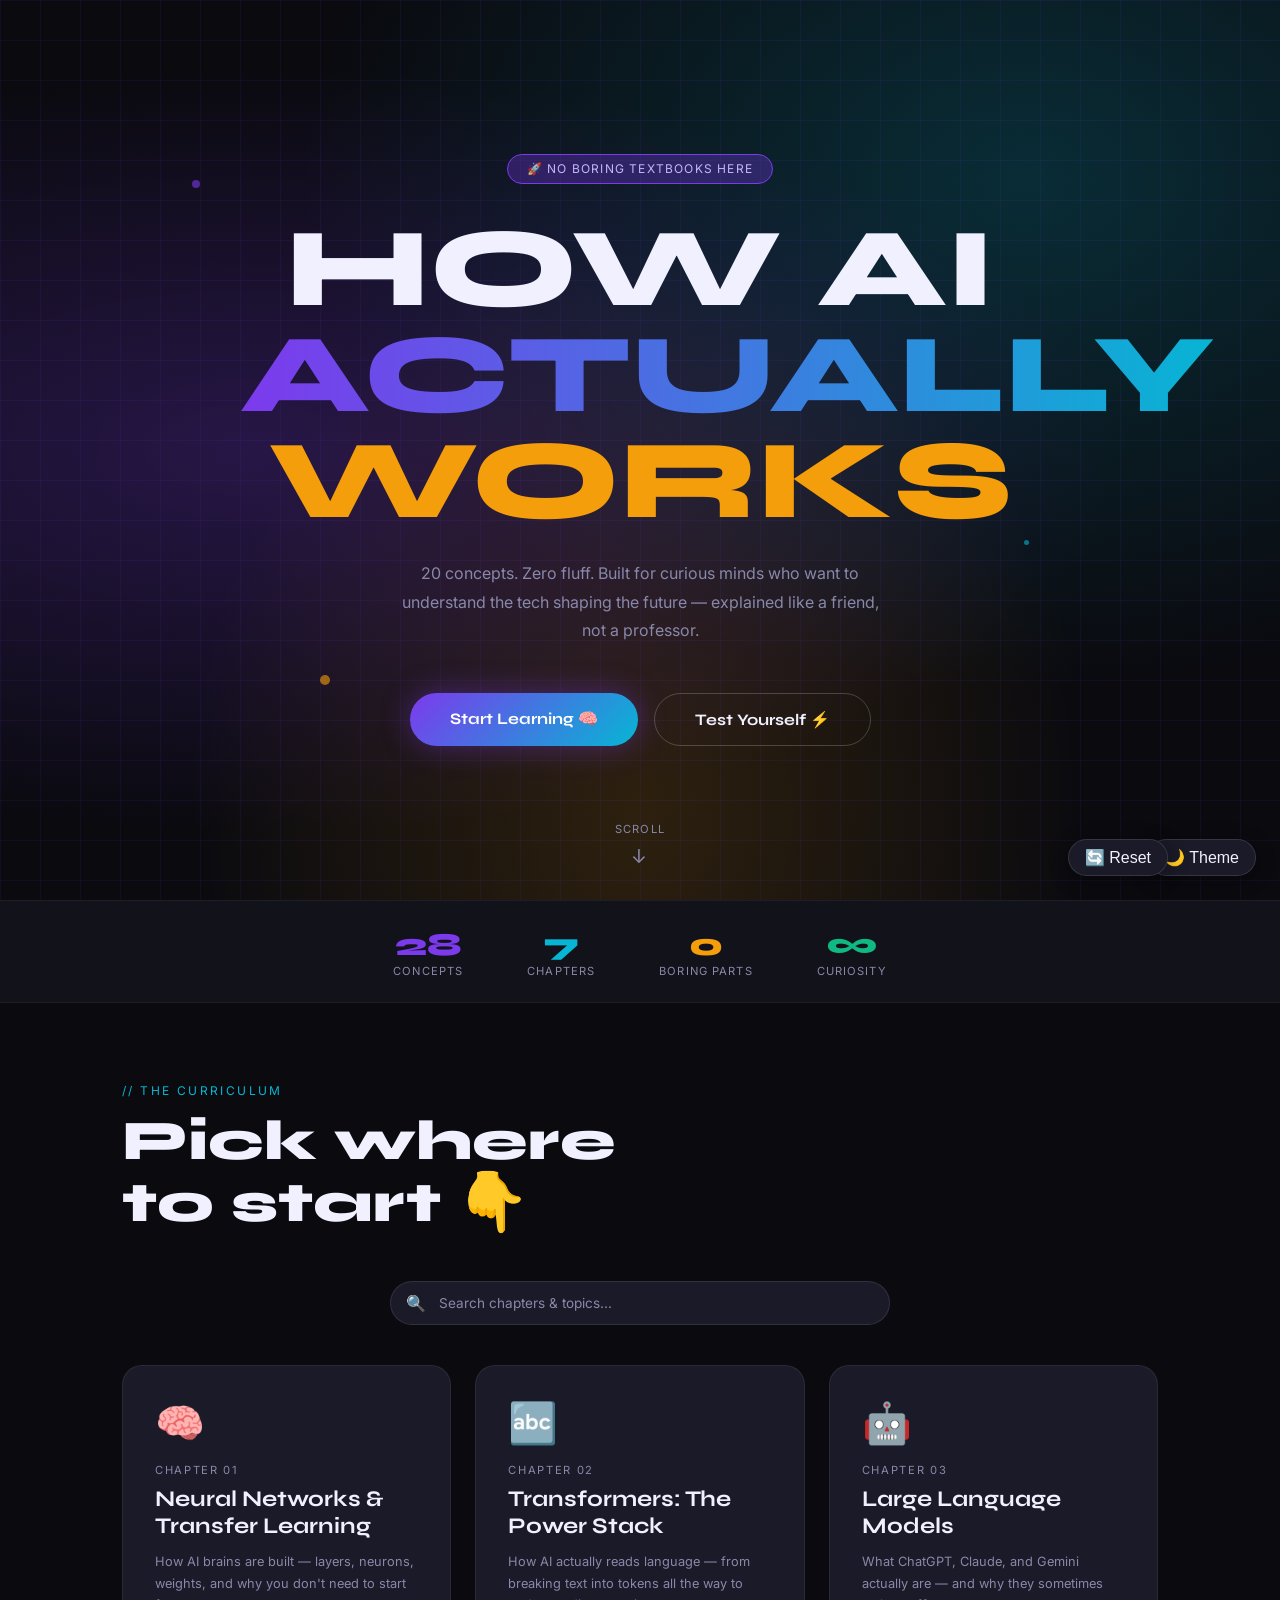
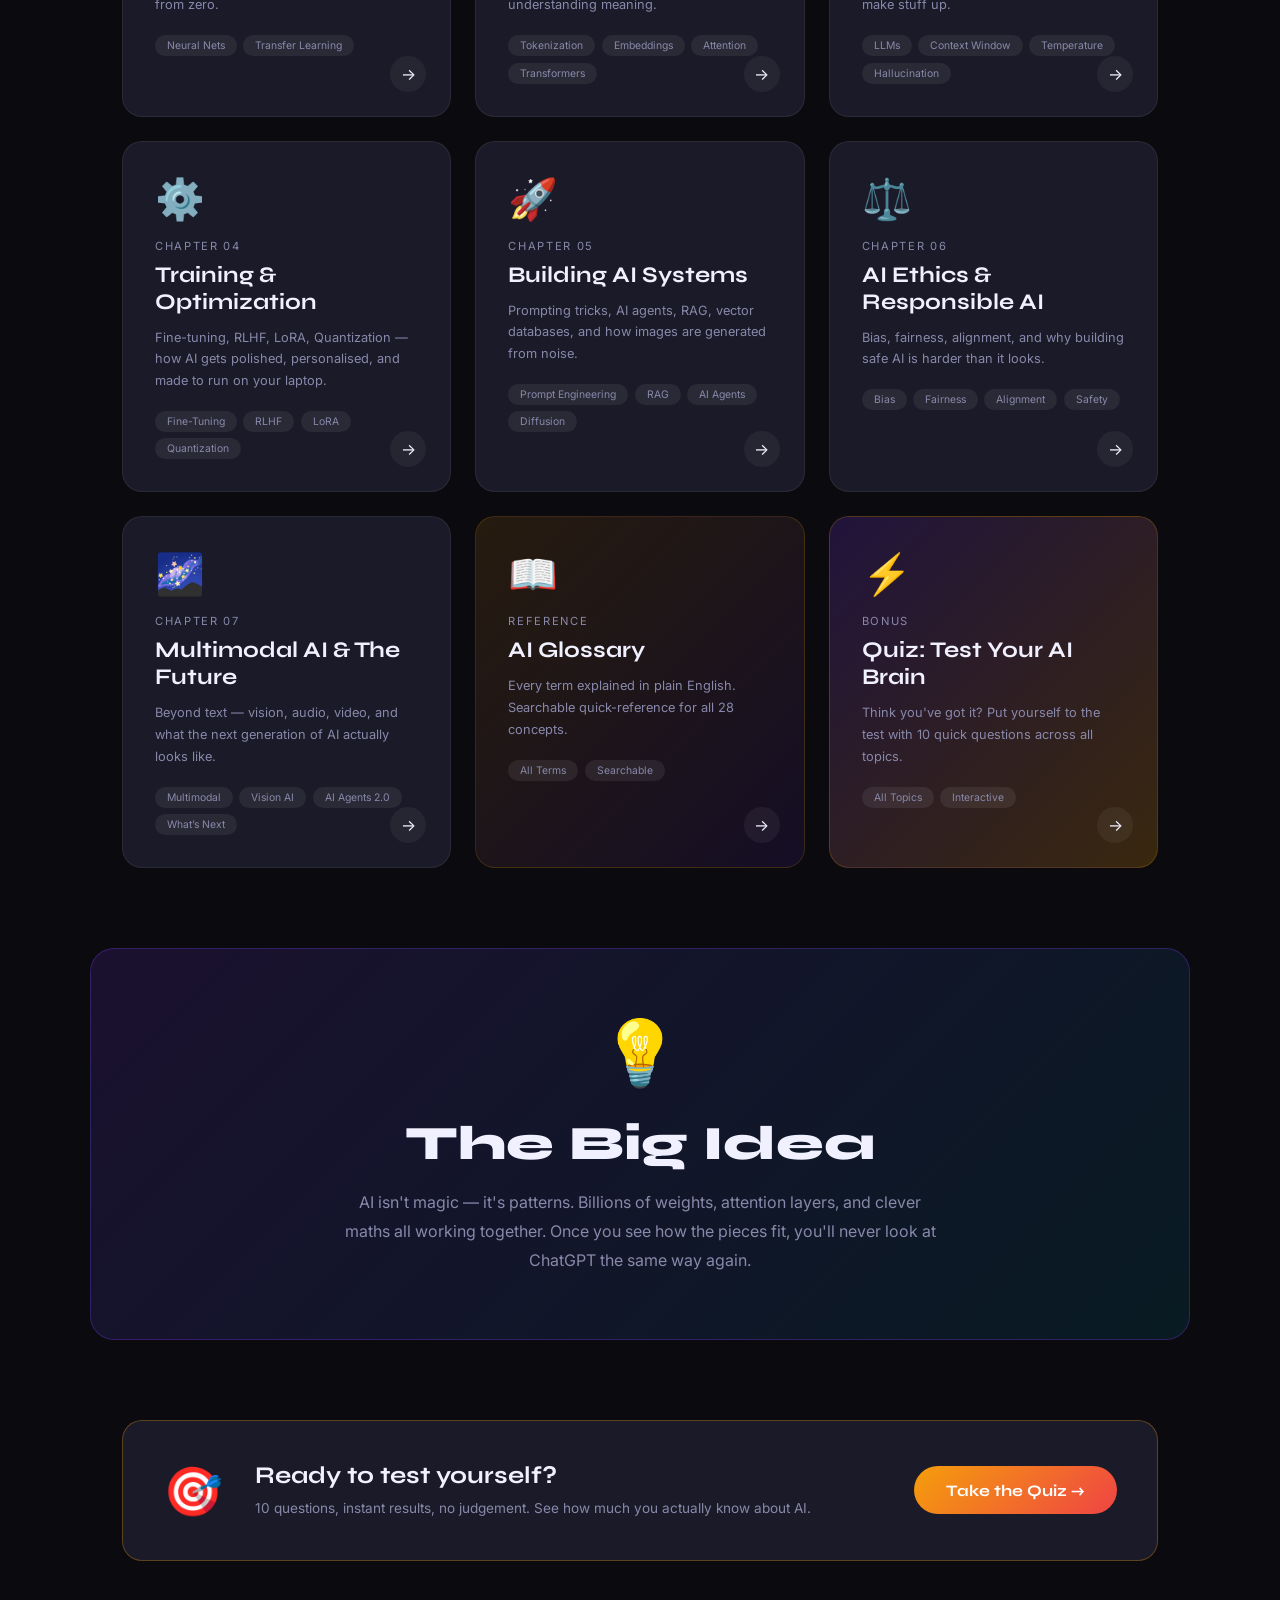
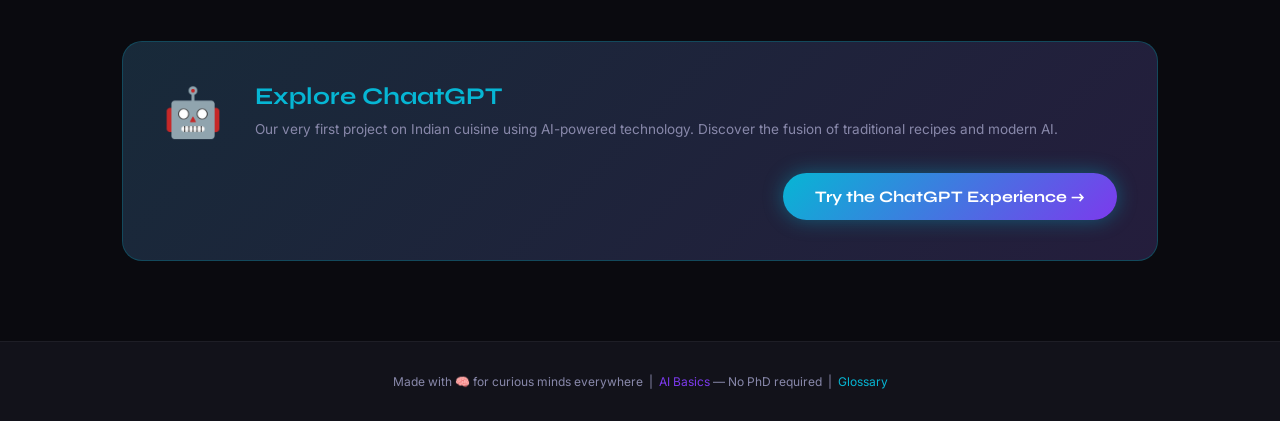
==== commit 9c0b3ff8: "Add ChatGPT teaser section linking to aadu-ai-learning site" ====
--- a/index.html
+++ b/index.html
@@ -596,10 +596,10 @@
   <div class="chatgpt-box">
     <div class="chatgpt-icon">🤖</div>
     <div class="chatgpt-text">
-      <h3>Explore ChatGPT Learning</h3>
-      <p>Experience interactive AI-powered learning with our ChatGPT-focused project. Discover hands-on examples and practical applications.</p>
+      <h3>Explore ChaatGPT</h3>
+      <p>Our very first project on Indian cuisine using AI-powered technology. Discover the fusion of traditional recipes and modern AI.</p>
     </div>
-    <a href="/aadu-ai-learning/" class="chatgpt-btn">Try the ChatGPT Experience →</a>
+    <a href="https://d3kew7wmnuzkk2.cloudfront.net/" class="chatgpt-btn">Try the ChatGPT Experience →</a>
   </div>
 </div>
 
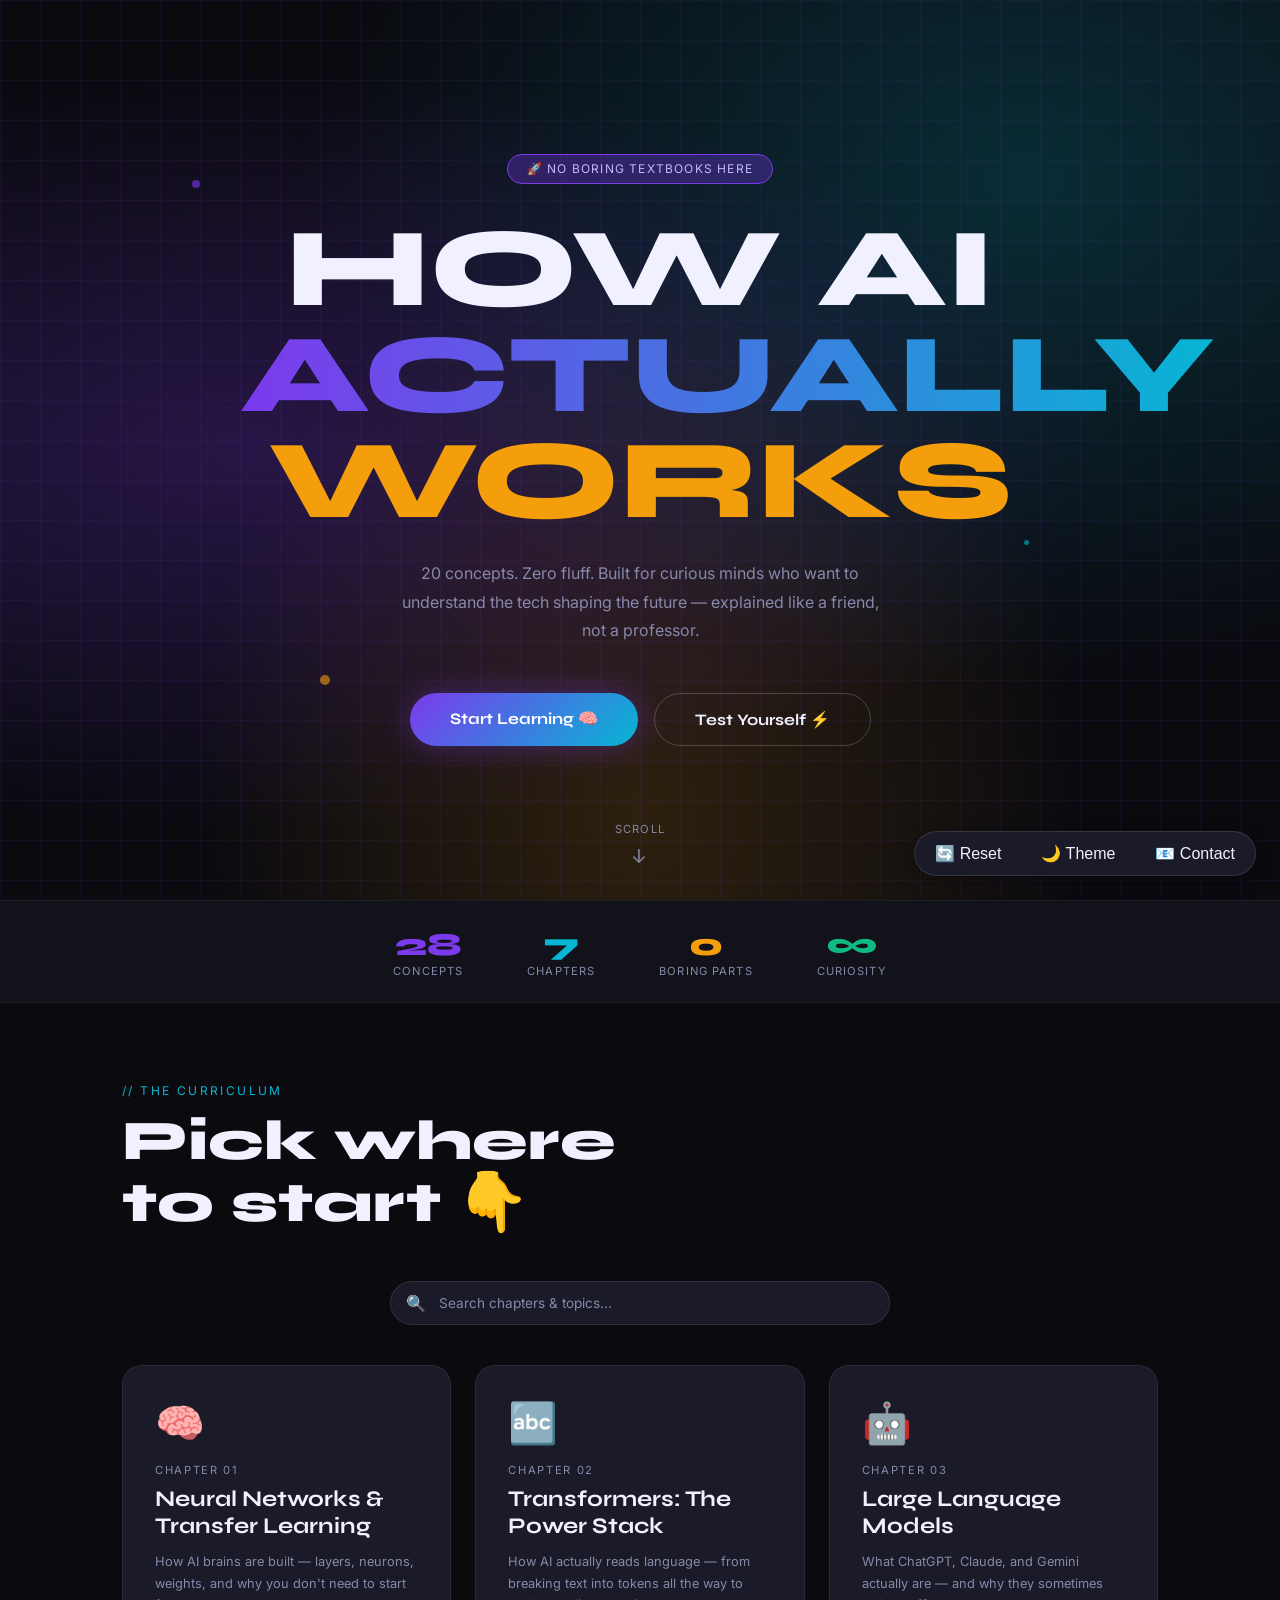
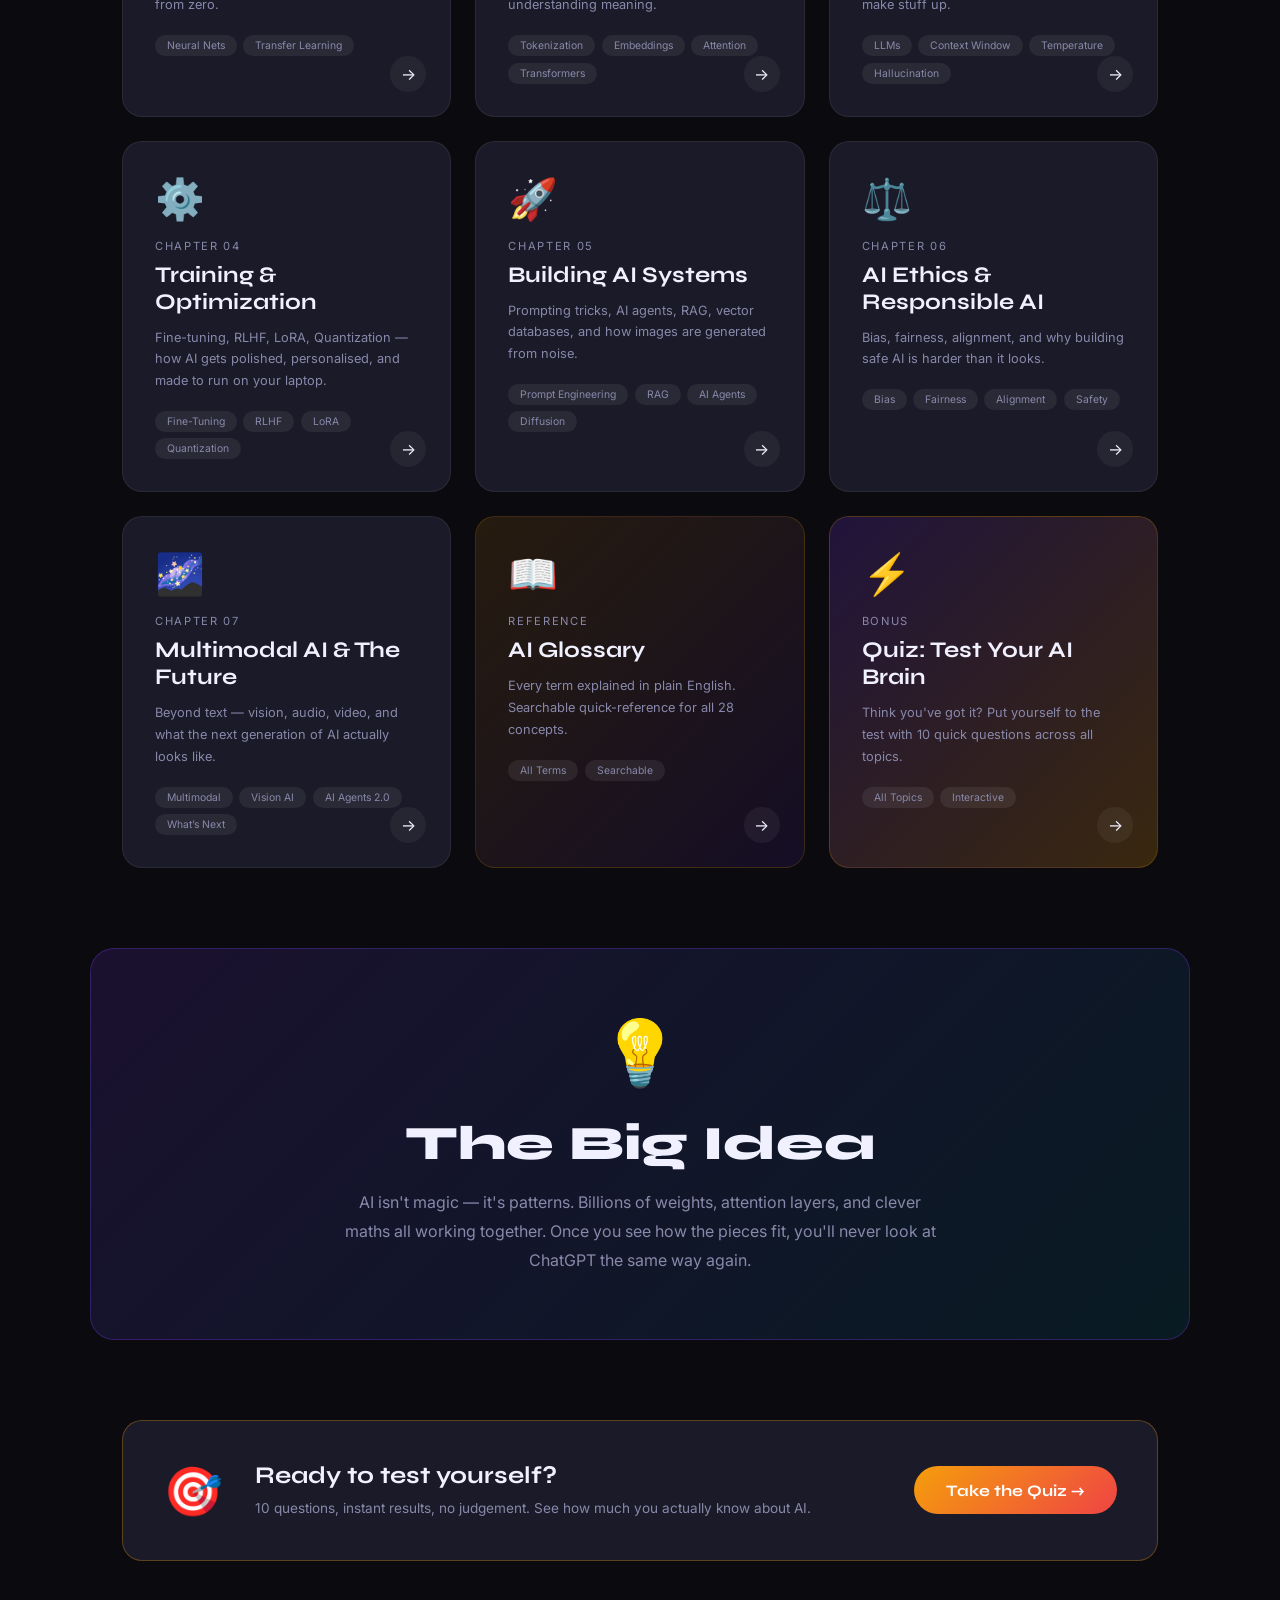
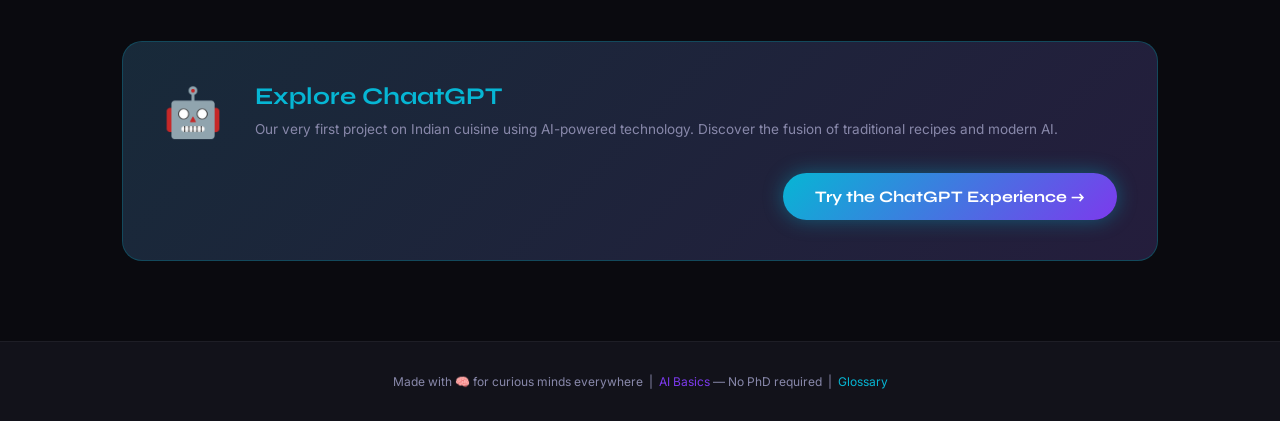
==== commit 7c453587: "Add contact button to nav container with theme and reset buttons" ====
--- a/index.html
+++ b/index.html
@@ -43,6 +43,12 @@
     .reset-fab { position:fixed; bottom:1.5rem; right:7rem; z-index:999; background:var(--card); border:1px solid rgba(255,255,255,0.12); border-radius:100px; padding:0.5rem 1rem; cursor:pointer; font-size:1rem; color:var(--text); box-shadow:0 4px 20px rgba(0,0,0,0.3); transition:all 0.2s; }
     .reset-fab:hover { transform:scale(1.08); box-shadow:0 6px 30px rgba(0,0,0,0.4); }
     body.light .reset-fab { border-color:rgba(0,0,0,0.1); box-shadow:0 4px 20px rgba(0,0,0,0.1); }
+    /* NAV BUTTONS CONTAINER */
+    .nav-buttons-container { position:fixed; bottom:1.5rem; right:1.5rem; z-index:999; display:flex; gap:0.5rem; background:var(--card); border:1px solid rgba(255,255,255,0.12); border-radius:100px; padding:0.25rem; box-shadow:0 4px 20px rgba(0,0,0,0.3); }
+    body.light .nav-buttons-container { border-color:rgba(0,0,0,0.1); box-shadow:0 4px 20px rgba(0,0,0,0.1); }
+    .nav-buttons-container button { position:static; margin:0; border:none; background:none; color:var(--text); padding:0.5rem 1rem; border-radius:100px; cursor:pointer; font-size:1rem; transition:all 0.2s; }
+    .nav-buttons-container button:hover { background:rgba(255,255,255,0.1); transform:scale(1.05); }
+    body.light .nav-buttons-container button:hover { background:rgba(0,0,0,0.05); }
     /* SEARCH */
     .search-wrap { max-width:500px; margin:0 auto 2.5rem; position:relative; }
     .search-input { width:100%; background:var(--card); border:1px solid rgba(255,255,255,0.1); border-radius:100px; padding:0.8rem 1.5rem 0.8rem 3rem; font-size:0.85rem; color:var(--text); font-family:'Inter',sans-serif; outline:none; transition:border-color 0.2s; }
@@ -607,8 +613,11 @@
   <p>Made with 🧠 for curious minds everywhere &nbsp;|  <span>AI Basics</span> — No PhD required &nbsp;|  <a href="glossary.html" style="color:var(--accent2);text-decoration:none;">Glossary</a></p>
 </footer>
 
-<button class="theme-toggle-fab" id="themeBtn" onclick="toggleTheme()">🌙 Theme</button>
-<button class="reset-fab" onclick="resetProgress()">🔄 Reset</button>
+<div class="nav-buttons-container">
+  <button onclick="resetProgress()">🔄 Reset</button>
+  <button id="themeBtn" onclick="toggleTheme()">🌙 Theme</button>
+  <a href="https://forms.gle/tvDjYbKJvP9SqnkH6" target="_blank" style="text-decoration:none;"><button>📧 Contact</button></a>
+</div>
 
 <script>
   // Theme toggle
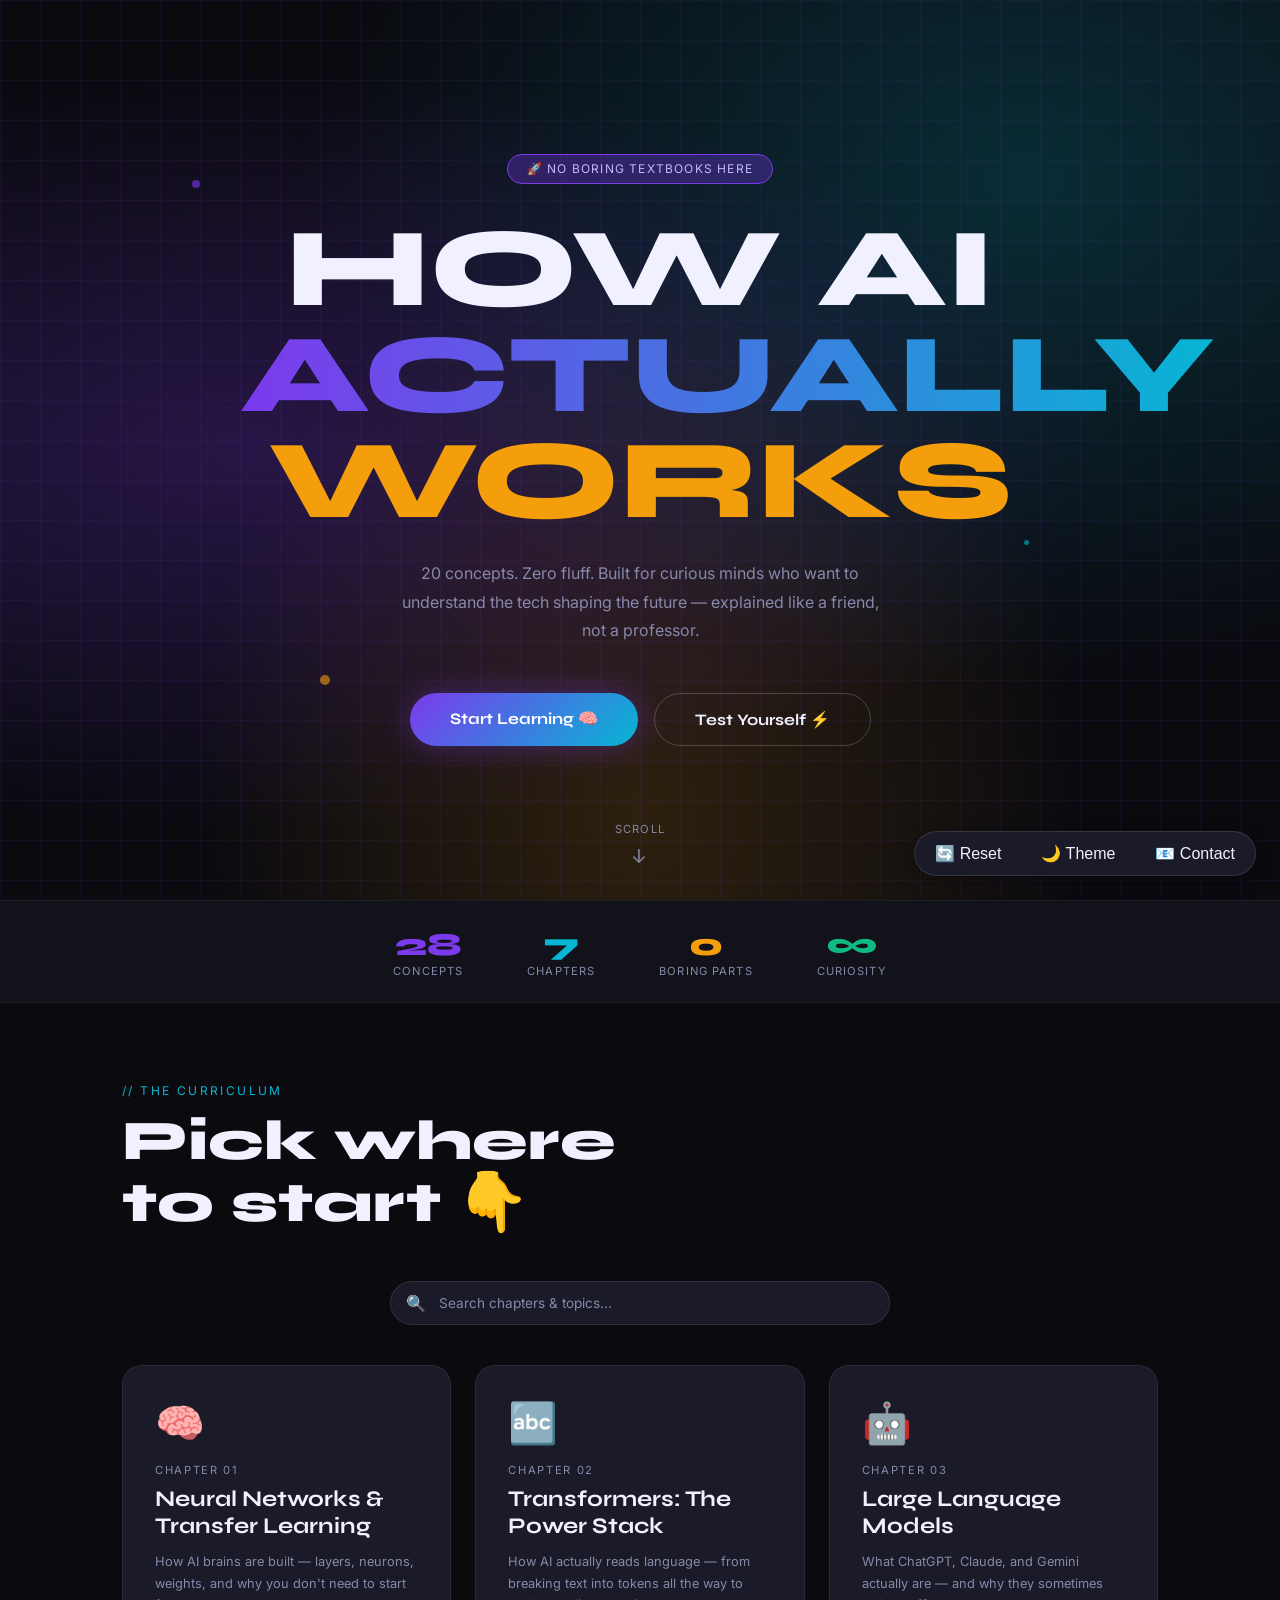
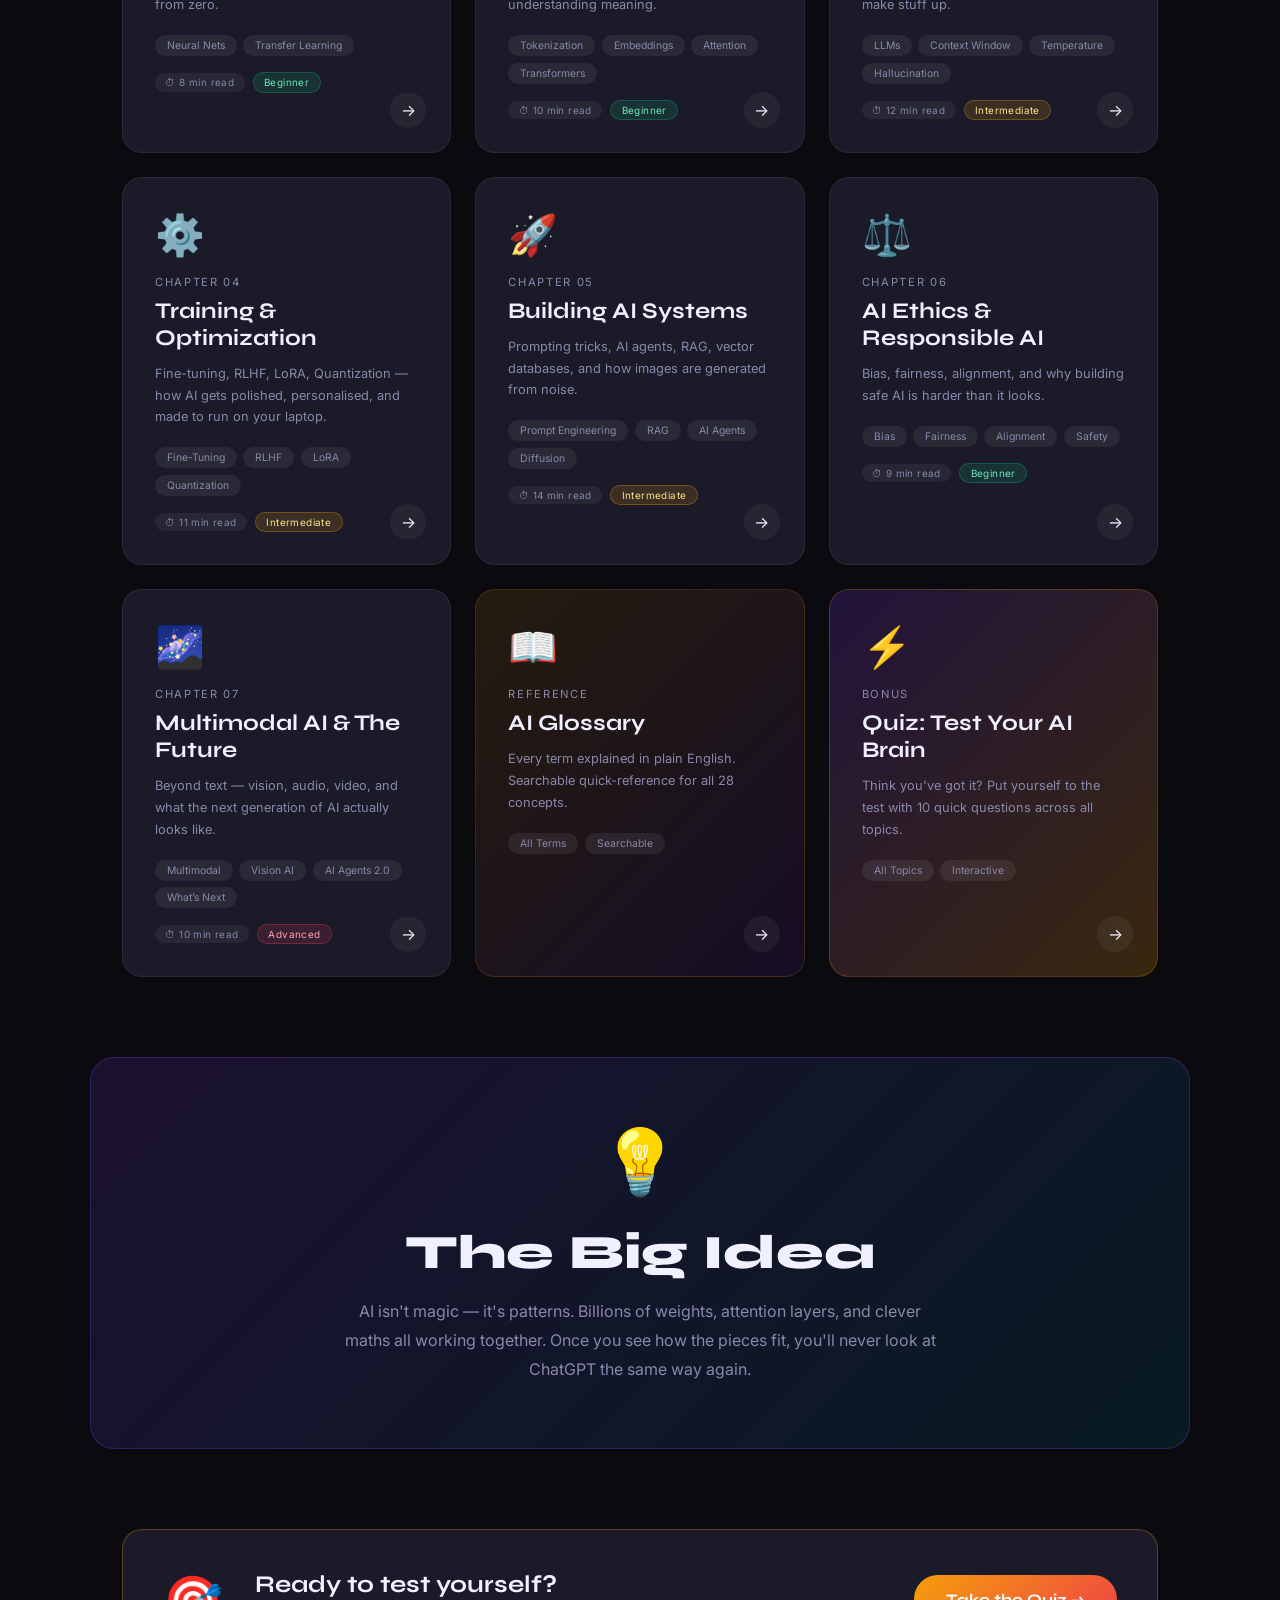
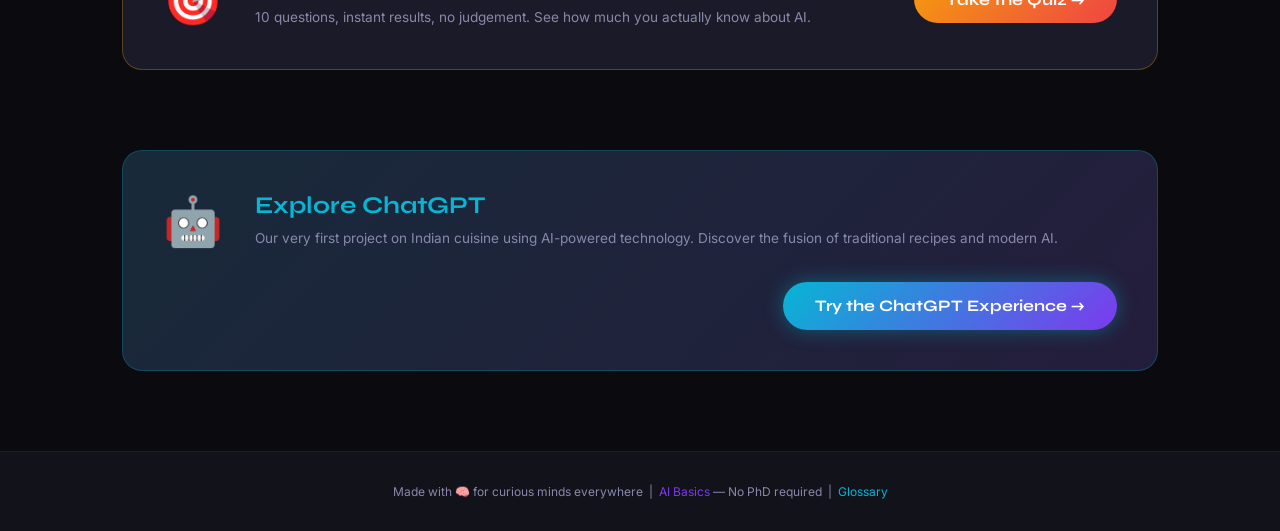
==== commit 8f829579: "commit 9f8e7d6c5b4a3e2f1d0c9b8a7e6f5d4c3b2a1e0" ====
--- a/index.html
+++ b/index.html
@@ -408,6 +408,108 @@
 
     @keyframes fadeUp { from { opacity:0; transform: translateY(30px); } to { opacity:1; transform: translateY(0); } }
     @keyframes fadeDown { from { opacity:0; transform: translateY(-20px); } to { opacity:1; transform: translateY(0); } }
+
+    /* PROGRESS DASHBOARD */
+    .progress-dashboard {
+      max-width: 1100px;
+      margin: 3rem auto 0;
+      padding: 0 2rem;
+    }
+    .progress-card {
+      background: var(--card);
+      border: 1px solid rgba(124,58,237,0.25);
+      border-radius: 20px;
+      padding: 1.75rem 2rem;
+      display: flex;
+      align-items: center;
+      gap: 2rem;
+      flex-wrap: wrap;
+    }
+    .progress-label {
+      flex-shrink: 0;
+    }
+    .progress-label .prog-title {
+      font-family: 'Syne', sans-serif;
+      font-weight: 700;
+      font-size: 1rem;
+      margin-bottom: 0.25rem;
+    }
+    .progress-label .prog-sub {
+      font-size: 0.75rem;
+      color: var(--muted);
+    }
+    .progress-bar-wrap {
+      flex: 1;
+      min-width: 180px;
+      background: rgba(255,255,255,0.06);
+      border-radius: 100px;
+      height: 10px;
+      overflow: hidden;
+    }
+    .progress-bar-fill {
+      height: 100%;
+      border-radius: 100px;
+      background: linear-gradient(90deg, var(--accent1), var(--accent2));
+      transition: width 0.6s cubic-bezier(0.4,0,0.2,1);
+    }
+    body.light .progress-bar-wrap { background: rgba(0,0,0,0.08); }
+    .progress-count {
+      font-family: 'Syne', sans-serif;
+      font-size: 1.5rem;
+      font-weight: 800;
+      color: var(--accent1);
+      flex-shrink: 0;
+      white-space: nowrap;
+    }
+    .resume-btn {
+      background: linear-gradient(135deg, var(--accent1), var(--accent2));
+      color: white;
+      padding: 0.65rem 1.4rem;
+      border-radius: 100px;
+      text-decoration: none;
+      font-family: 'Syne', sans-serif;
+      font-weight: 700;
+      font-size: 0.8rem;
+      transition: transform 0.2s, box-shadow 0.2s;
+      white-space: nowrap;
+      box-shadow: 0 0 20px rgba(124,58,237,0.3);
+    }
+    .resume-btn:hover { transform: translateY(-2px) scale(1.04); box-shadow: 0 0 30px rgba(124,58,237,0.5); }
+
+    /* READ TIME & DIFFICULTY on cards */
+    .card-meta {
+      display: flex;
+      gap: 0.5rem;
+      align-items: center;
+      margin-top: 1rem;
+      flex-wrap: wrap;
+    }
+    .meta-pill {
+      font-size: 0.62rem;
+      padding: 0.2rem 0.65rem;
+      border-radius: 100px;
+      letter-spacing: 0.04em;
+    }
+    .meta-pill.time {
+      background: rgba(255,255,255,0.06);
+      color: var(--muted);
+    }
+    .meta-pill.diff-beginner {
+      background: rgba(16,185,129,0.15);
+      color: #6ee7b7;
+      border: 1px solid rgba(16,185,129,0.3);
+    }
+    .meta-pill.diff-intermediate {
+      background: rgba(245,158,11,0.15);
+      color: #fde68a;
+      border: 1px solid rgba(245,158,11,0.3);
+    }
+    .meta-pill.diff-advanced {
+      background: rgba(244,63,94,0.15);
+      color: #fda4af;
+      border: 1px solid rgba(244,63,94,0.3);
+    }
+    body.light .meta-pill.time { background: rgba(0,0,0,0.06); }
   </style>
 </head>
 <body>
@@ -449,6 +551,20 @@
   <div class="stat"><div class="stat-num" style="color:#10b981">∞</div><div class="stat-label">CURIOSITY</div></div>
 </div>
 
+<div class="progress-dashboard" id="progressDashboard" style="display:none">
+  <div class="progress-card">
+    <div class="progress-label">
+      <div class="prog-title">Your Progress</div>
+      <div class="prog-sub">Keep going — you're doing great</div>
+    </div>
+    <div class="progress-bar-wrap">
+      <div class="progress-bar-fill" id="progressBarFill" style="width:0%"></div>
+    </div>
+    <div class="progress-count"><span id="progressCount">0</span><span style="font-size:1rem;color:var(--muted)">/7</span></div>
+    <a class="resume-btn" id="resumeBtn" href="chapter1.html">Resume →</a>
+  </div>
+</div>
+
 <section class="chapters" id="chapters">
   <div class="section-label">// THE CURRICULUM</div>
   <h2 class="section-title">Pick where<br>to start 👇</h2>
@@ -467,6 +583,10 @@
       <div class="card-topics">
         <span class="topic-pill">Neural Nets</span>
         <span class="topic-pill">Transfer Learning</span>
+      </div>
+      <div class="card-meta">
+        <span class="meta-pill time">⏱ 8 min read</span>
+        <span class="meta-pill diff-beginner">Beginner</span>
       </div>
       <div class="card-arrow">→</div>
     </a>
@@ -482,6 +602,10 @@
         <span class="topic-pill">Attention</span>
         <span class="topic-pill">Transformers</span>
       </div>
+      <div class="card-meta">
+        <span class="meta-pill time">⏱ 10 min read</span>
+        <span class="meta-pill diff-beginner">Beginner</span>
+      </div>
       <div class="card-arrow">→</div>
     </a>
 
@@ -496,6 +620,10 @@
         <span class="topic-pill">Temperature</span>
         <span class="topic-pill">Hallucination</span>
       </div>
+      <div class="card-meta">
+        <span class="meta-pill time">⏱ 12 min read</span>
+        <span class="meta-pill diff-intermediate">Intermediate</span>
+      </div>
       <div class="card-arrow">→</div>
     </a>
 
@@ -510,6 +638,10 @@
         <span class="topic-pill">LoRA</span>
         <span class="topic-pill">Quantization</span>
       </div>
+      <div class="card-meta">
+        <span class="meta-pill time">⏱ 11 min read</span>
+        <span class="meta-pill diff-intermediate">Intermediate</span>
+      </div>
       <div class="card-arrow">→</div>
     </a>
 
@@ -524,6 +656,10 @@
         <span class="topic-pill">AI Agents</span>
         <span class="topic-pill">Diffusion</span>
       </div>
+      <div class="card-meta">
+        <span class="meta-pill time">⏱ 14 min read</span>
+        <span class="meta-pill diff-intermediate">Intermediate</span>
+      </div>
       <div class="card-arrow">→</div>
     </a>
 
@@ -538,6 +674,10 @@
         <span class="topic-pill">Alignment</span>
         <span class="topic-pill">Safety</span>
       </div>
+      <div class="card-meta">
+        <span class="meta-pill time">⏱ 9 min read</span>
+        <span class="meta-pill diff-beginner">Beginner</span>
+      </div>
       <div class="card-arrow">→</div>
     </a>
 
@@ -552,6 +692,10 @@
         <span class="topic-pill">AI Agents 2.0</span>
         <span class="topic-pill">What’s Next</span>
       </div>
+      <div class="card-meta">
+        <span class="meta-pill time">⏱ 10 min read</span>
+        <span class="meta-pill diff-advanced">Advanced</span>
+      </div>
       <div class="card-arrow">→</div>
     </a>
 
@@ -602,7 +746,7 @@
   <div class="chatgpt-box">
     <div class="chatgpt-icon">🤖</div>
     <div class="chatgpt-text">
-      <h3>Explore ChaatGPT</h3>
+      <h3>Explore ChatGPT</h3>
       <p>Our very first project on Indian cuisine using AI-powered technology. Discover the fusion of traditional recipes and modern AI.</p>
     </div>
     <a href="https://d3kew7wmnuzkk2.cloudfront.net/" class="chatgpt-btn">Try the ChatGPT Experience →</a>
@@ -702,6 +846,38 @@
     });
   });
   observer.observe(document.querySelector('.stats-bar'));
+
+  // Progress dashboard
+  (function() {
+    const chapterLinks = ['chapter1.html','chapter2.html','chapter3.html','chapter4.html','chapter5.html','chapter6.html','chapter7.html'];
+    const done = chapterLinks.filter((_,i) => localStorage.getItem('aibasics_ch'+(i+1)+'_complete') === '1');
+    if (done.length > 0) {
+      const dash = document.getElementById('progressDashboard');
+      dash.style.display = '';
+      document.getElementById('progressCount').textContent = done.length;
+      document.getElementById('progressBarFill').style.width = Math.round(done.length / 7 * 100) + '%';
+      // Resume = first incomplete chapter
+      const nextIdx = chapterLinks.findIndex((_,i) => localStorage.getItem('aibasics_ch'+(i+1)+'_complete') !== '1');
+      const resumeBtn = document.getElementById('resumeBtn');
+      if (nextIdx !== -1) {
+        resumeBtn.href = chapterLinks[nextIdx];
+        resumeBtn.textContent = 'Resume Ch.' + (nextIdx+1) + ' →';
+      } else {
+        resumeBtn.href = 'quiz.html';
+        resumeBtn.textContent = 'Take Quiz →';
+      }
+    }
+  })();
+
+  // Press '/' to focus search
+  document.addEventListener('keydown', e => {
+    if (e.key === '/' && document.activeElement.tagName !== 'INPUT') {
+      e.preventDefault();
+      const s = document.getElementById('searchInput');
+      s.focus();
+      s.scrollIntoView({ behavior: 'smooth', block: 'center' });
+    }
+  });
 </script>
 </body>
 </html>
